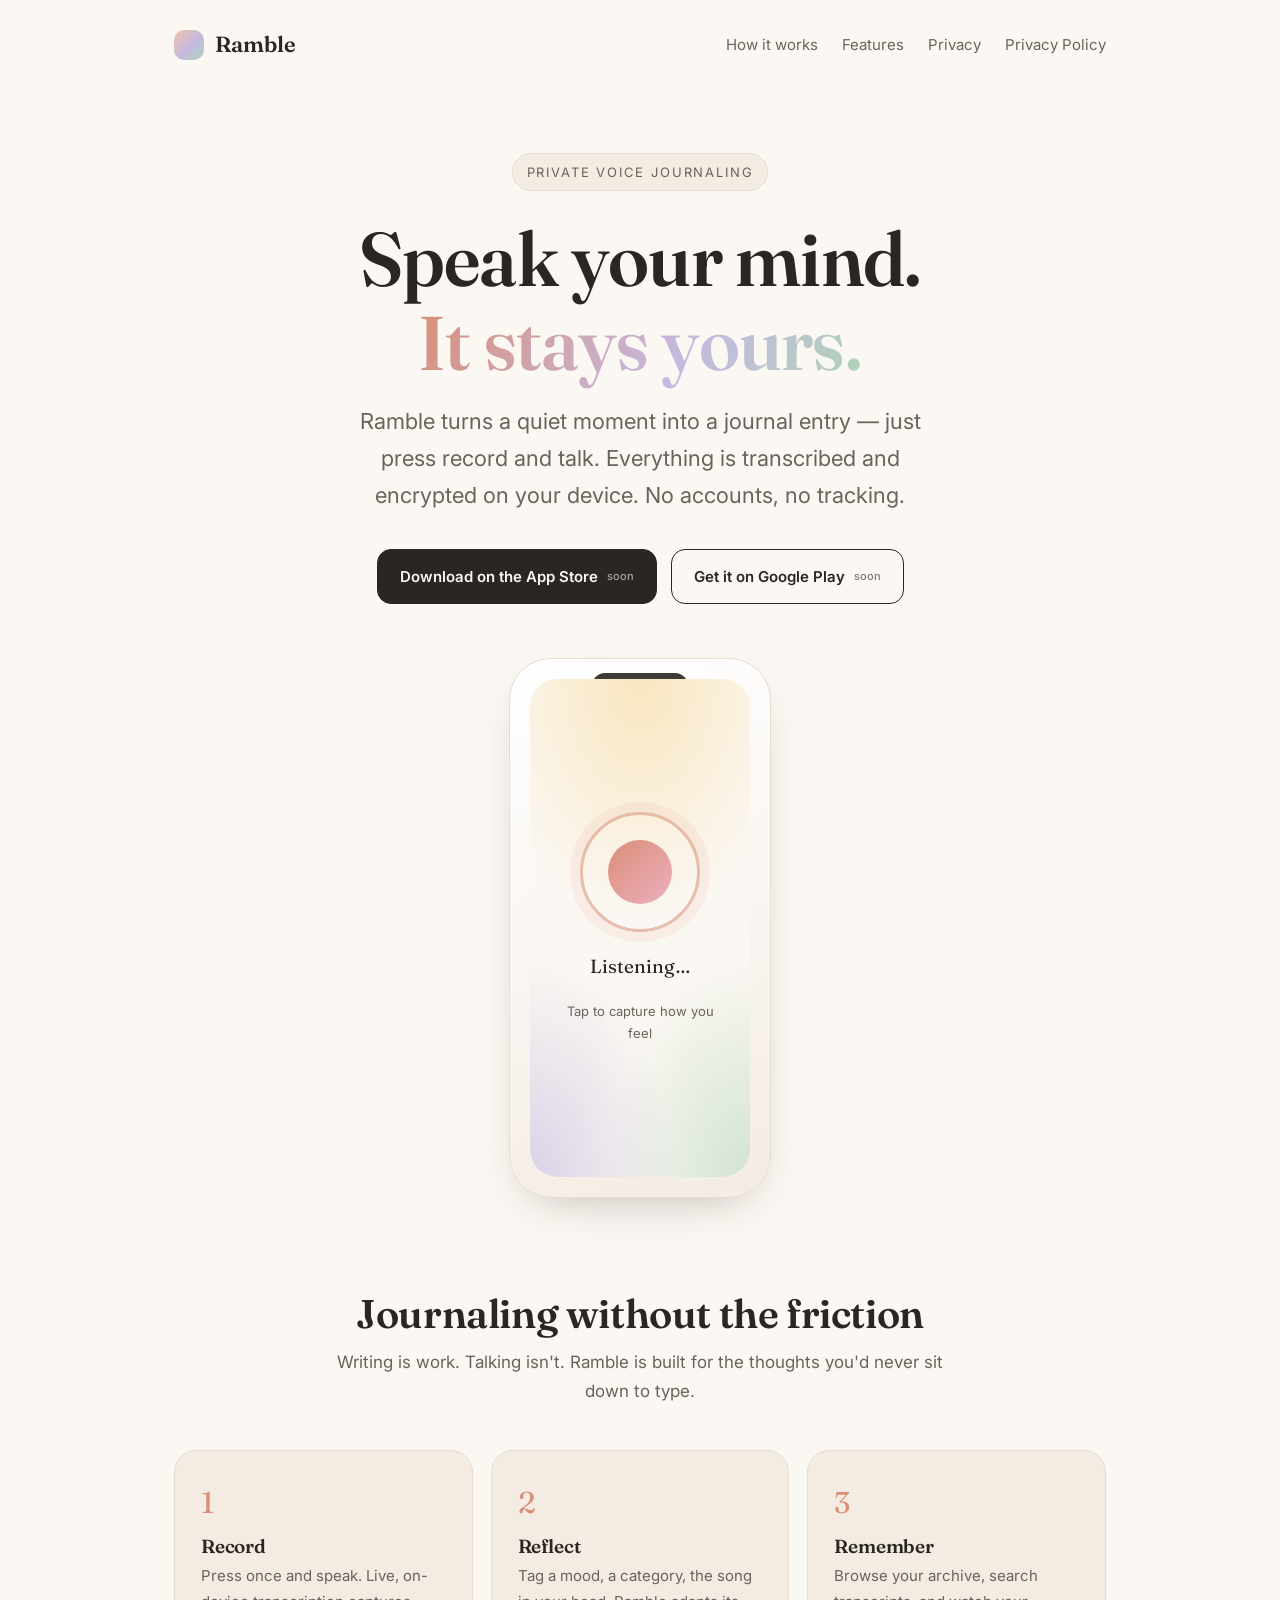
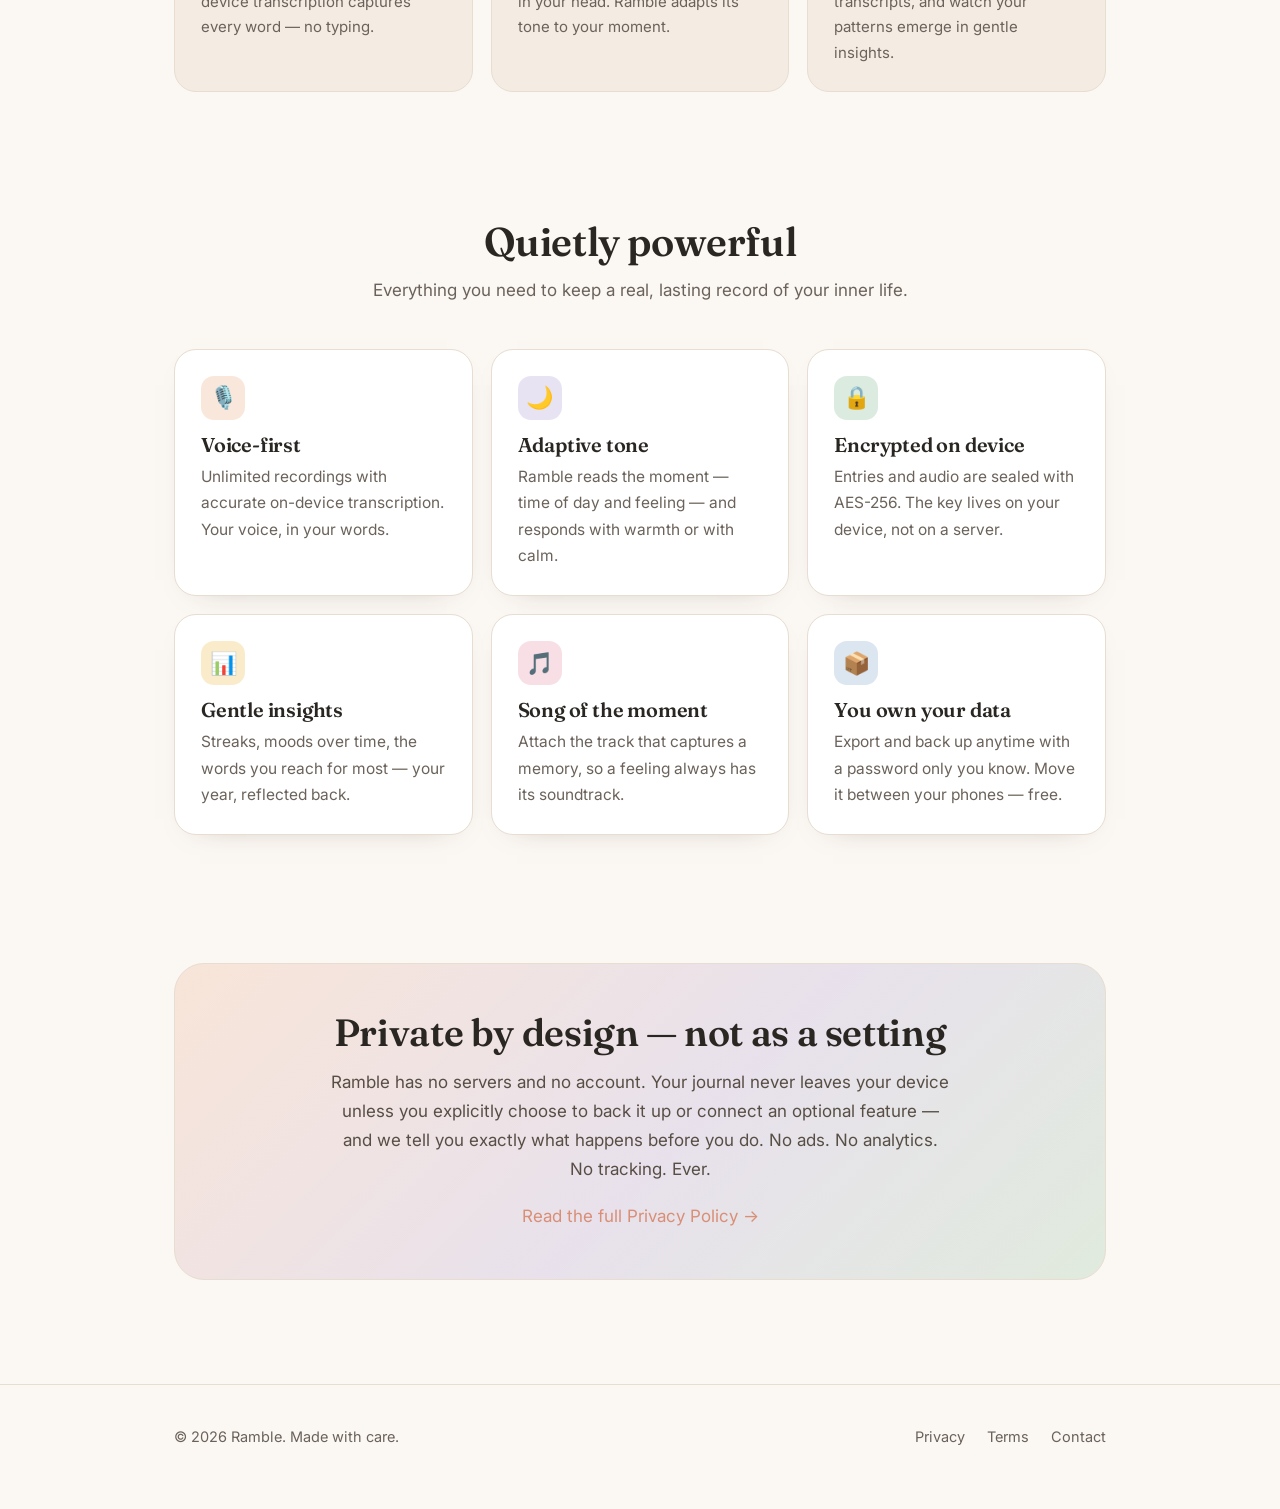
==== ramble/index.html @ 1fddb31d "Ramble site — landing, privacy policy, terms" ====
<!doctype html>
<html lang="en">
<head>
<meta charset="utf-8">
<meta name="viewport" content="width=device-width,initial-scale=1">
<title>Ramble — Your private voice journal</title>
<meta name="description" content="Ramble is a privacy-first voice journal. Speak your mind, and it stays yours — transcribed and encrypted on your device. No accounts. No tracking.">
<meta property="og:title" content="Ramble — Your private voice journal">
<meta property="og:description" content="Speak your mind. It stays yours — on-device, encrypted, private.">
<meta property="og:type" content="website">
<link rel="preconnect" href="https://fonts.googleapis.com">
<link rel="preconnect" href="https://fonts.gstatic.com" crossorigin>
<link href="https://fonts.googleapis.com/css2?family=Fraunces:opsz,wght@9..144,500;9..144,600&family=Inter:wght@400;500;600&display=swap" rel="stylesheet">
<link rel="stylesheet" href="/assets/style.css">
</head>
<body>
<div class="wrap">

  <nav class="nav">
    <div class="brand"><span class="dot"></span> Ramble</div>
    <div class="nav-links">
      <a href="#how">How it works</a>
      <a href="#features">Features</a>
      <a href="#privacy">Privacy</a>
      <a href="/ramble/privacy/">Privacy Policy</a>
    </div>
  </nav>

  <header class="hero">
    <span class="eyebrow">Private voice journaling</span>
    <h1>Speak your mind.<br><span class="grad">It stays yours.</span></h1>
    <p class="lead">Ramble turns a quiet moment into a journal entry — just press record and talk. Everything is transcribed and encrypted on your device. No accounts, no tracking.</p>
    <div class="cta">
      <a class="btn primary" href="#">Download on the App Store <span class="soon">soon</span></a>
      <a class="btn" href="#">Get it on Google Play <span class="soon">soon</span></a>
    </div>

    <div class="mock" aria-hidden="true">
      <div class="notch"></div>
      <div class="screen">
        <div class="ring"><span></span></div>
        <div class="cap">Listening…</div>
        <div class="sub">Tap to capture how you feel</div>
      </div>
    </div>
  </header>

  <section id="how">
    <div class="section-head">
      <h2>Journaling without the friction</h2>
      <p>Writing is work. Talking isn't. Ramble is built for the thoughts you'd never sit down to type.</p>
    </div>
    <div class="steps">
      <div class="step"><h3>Record</h3><p>Press once and speak. Live, on-device transcription captures every word — no typing.</p></div>
      <div class="step"><h3>Reflect</h3><p>Tag a mood, a category, the song in your head. Ramble adapts its tone to your moment.</p></div>
      <div class="step"><h3>Remember</h3><p>Browse your archive, search transcripts, and watch your patterns emerge in gentle insights.</p></div>
    </div>
  </section>

  <section id="features">
    <div class="section-head">
      <h2>Quietly powerful</h2>
      <p>Everything you need to keep a real, lasting record of your inner life.</p>
    </div>
    <div class="grid">
      <div class="card"><div class="ic i-peach">🎙️</div><h3>Voice-first</h3><p>Unlimited recordings with accurate on-device transcription. Your voice, in your words.</p></div>
      <div class="card"><div class="ic i-lav">🌙</div><h3>Adaptive tone</h3><p>Ramble reads the moment — time of day and feeling — and responds with warmth or with calm.</p></div>
      <div class="card"><div class="ic i-sage">🔒</div><h3>Encrypted on device</h3><p>Entries and audio are sealed with AES-256. The key lives on your device, not on a server.</p></div>
      <div class="card"><div class="ic i-honey">📊</div><h3>Gentle insights</h3><p>Streaks, moods over time, the words you reach for most — your year, reflected back.</p></div>
      <div class="card"><div class="ic i-rose">🎵</div><h3>Song of the moment</h3><p>Attach the track that captures a memory, so a feeling always has its soundtrack.</p></div>
      <div class="card"><div class="ic i-blue">📦</div><h3>You own your data</h3><p>Export and back up anytime with a password only you know. Move it between your phones — free.</p></div>
    </div>
  </section>

  <section id="privacy">
    <div class="band">
      <h2>Private by design — not as a setting</h2>
      <p>Ramble has no servers and no account. Your journal never leaves your device unless you explicitly choose to back it up or connect an optional feature — and we tell you exactly what happens before you do. No ads. No analytics. No tracking. Ever.</p>
      <p style="margin-top:18px"><a href="/ramble/privacy/">Read the full Privacy Policy →</a></p>
    </div>
  </section>

</div>

<footer>
  <div class="wrap foot">
    <div>© 2026 Ramble. Made with care.</div>
    <div class="links">
      <a href="/ramble/privacy/">Privacy</a>
      <a href="/ramble/terms/">Terms</a>
      <a href="mailto:syroxivoss9@gmail.com">Contact</a>
    </div>
  </div>
</footer>

</body>
</html>
---- assets/style.css ----
/* Ramble — site styles. Warm, calm, editorial. Brand palette = the app's mood colors. */
:root{
  --paper:#FBF7F2;
  --paper-2:#F4ECE3;
  --ink:#2A2622;
  --muted:#6B635B;
  --line:#E7DDD1;
  --peach:#F3C3A8;
  --lav:#C5B9E0;
  --sage:#AFD3B8;
  --honey:#F4D58D;
  --rose:#EEAFC0;
  --accent:#D98E76;
  --radius:22px;
  --shadow:0 18px 50px -28px rgba(58,44,32,.45);
  --maxw:980px;
}
*{box-sizing:border-box}
html{scroll-behavior:smooth}
body{
  margin:0;
  background:var(--paper);
  color:var(--ink);
  font-family:Inter,-apple-system,BlinkMacSystemFont,"Segoe UI",Roboto,sans-serif;
  font-size:17px;line-height:1.7;
  -webkit-font-smoothing:antialiased;
}
.wrap{max-width:var(--maxw);margin:0 auto;padding:0 24px}
.narrow{max-width:760px}
h1,h2,h3{font-family:Fraunces,"Times New Roman",Georgia,serif;font-weight:600;line-height:1.1;letter-spacing:-.01em}
a{color:var(--accent);text-decoration:none}
a:hover{text-decoration:underline}

/* top nav */
.nav{display:flex;align-items:center;justify-content:space-between;padding:26px 0}
.brand{display:flex;align-items:center;gap:11px;font-family:Fraunces,serif;font-size:22px;font-weight:600;color:var(--ink)}
.brand .dot{width:30px;height:30px;border-radius:10px;background:linear-gradient(135deg,var(--peach),var(--lav) 55%,var(--sage));box-shadow:var(--shadow)}
.nav-links{display:flex;gap:24px;font-size:15px}
.nav-links a{color:var(--muted)}

/* hero */
.hero{text-align:center;padding:64px 0 30px}
.eyebrow{display:inline-block;font-size:13px;letter-spacing:.14em;text-transform:uppercase;color:var(--muted);
  background:var(--paper-2);border:1px solid var(--line);padding:7px 14px;border-radius:999px;margin-bottom:26px}
.hero h1{font-size:clamp(40px,7vw,76px);margin:0 0 18px}
.hero h1 .grad{background:linear-gradient(120deg,var(--accent),var(--lav) 60%,var(--sage));
  -webkit-background-clip:text;background-clip:text;color:transparent}
.hero p.lead{font-size:clamp(18px,2.4vw,22px);color:var(--muted);max-width:600px;margin:0 auto 34px}
.cta{display:flex;gap:14px;justify-content:center;flex-wrap:wrap}
.btn{display:inline-flex;align-items:center;gap:9px;padding:14px 22px;border-radius:14px;font-weight:600;font-size:15px;
  border:1px solid var(--ink);color:var(--ink);background:transparent;transition:.18s}
.btn.primary{background:var(--ink);color:var(--paper);border-color:var(--ink)}
.btn:hover{transform:translateY(-2px);text-decoration:none;box-shadow:var(--shadow)}
.btn .soon{font-size:11px;opacity:.6;font-weight:500}

/* phone mock */
.mock{margin:54px auto 0;width:262px;height:540px;border-radius:42px;background:linear-gradient(160deg,#fff,var(--paper-2));
  border:1px solid var(--line);box-shadow:var(--shadow);position:relative;overflow:hidden}
.mock .notch{position:absolute;top:14px;left:50%;transform:translateX(-50%);width:96px;height:26px;background:var(--ink);border-radius:999px;opacity:.9}
.mock .screen{position:absolute;inset:20px;border-radius:28px;background:
  radial-gradient(120% 80% at 50% 0%,rgba(245,213,141,.5),transparent 60%),
  radial-gradient(120% 80% at 0% 100%,rgba(197,185,224,.6),transparent 55%),
  radial-gradient(120% 80% at 100% 100%,rgba(175,211,184,.55),transparent 55%),
  var(--paper);display:flex;flex-direction:column;align-items:center;justify-content:center;gap:18px;padding:26px;text-align:center}
.mock .ring{width:120px;height:120px;border-radius:999px;border:3px solid rgba(217,142,118,.55);
  display:flex;align-items:center;justify-content:center;box-shadow:0 0 0 10px rgba(217,142,118,.10)}
.mock .ring span{width:64px;height:64px;border-radius:999px;background:linear-gradient(135deg,var(--accent),var(--rose))}
.mock .cap{font-family:Fraunces,serif;font-size:19px;color:var(--ink)}
.mock .sub{font-size:13px;color:var(--muted)}

/* sections */
section{padding:64px 0}
.section-head{text-align:center;max-width:640px;margin:0 auto 44px}
.section-head h2{font-size:clamp(28px,4vw,40px);margin:0 0 12px}
.section-head p{color:var(--muted);margin:0}
.grid{display:grid;grid-template-columns:repeat(auto-fit,minmax(240px,1fr));gap:18px}
.card{background:#fff;border:1px solid var(--line);border-radius:var(--radius);padding:26px;box-shadow:0 10px 30px -26px rgba(58,44,32,.5)}
.card .ic{width:44px;height:44px;border-radius:13px;display:flex;align-items:center;justify-content:center;font-size:22px;margin-bottom:14px}
.card h3{font-size:20px;margin:0 0 8px}
.card p{margin:0;color:var(--muted);font-size:15.5px}
.i-peach{background:rgba(243,195,168,.4)} .i-lav{background:rgba(197,185,224,.4)}
.i-sage{background:rgba(175,211,184,.45)} .i-honey{background:rgba(244,213,141,.45)}
.i-rose{background:rgba(238,175,192,.4)} .i-blue{background:rgba(166,192,217,.4)}

/* steps */
.steps{display:grid;grid-template-columns:repeat(auto-fit,minmax(220px,1fr));gap:18px;counter-reset:s}
.step{position:relative;padding:26px;border-radius:var(--radius);background:var(--paper-2);border:1px solid var(--line)}
.step::before{counter-increment:s;content:counter(s);font-family:Fraunces,serif;font-size:30px;color:var(--accent);display:block;margin-bottom:8px}
.step h3{font-size:19px;margin:0 0 6px}
.step p{margin:0;color:var(--muted);font-size:15px}

/* privacy band */
.band{background:linear-gradient(135deg,rgba(243,195,168,.35),rgba(197,185,224,.35) 55%,rgba(175,211,184,.35));
  border:1px solid var(--line);border-radius:30px;padding:48px 32px;text-align:center}
.band h2{font-size:clamp(26px,3.6vw,38px);margin:0 0 14px}
.band p{max-width:620px;margin:0 auto;color:#574e45}

/* legal / article pages */
.article{padding:48px 0 40px}
.article h1{font-size:clamp(32px,5vw,48px);margin:0 0 6px}
.article .updated{color:var(--muted);font-size:14px;margin-bottom:34px}
.article h2{font-size:24px;margin:38px 0 10px}
.article h3{font-size:18px;margin:24px 0 6px}
.article p,.article li{color:#3c352e}
.article ul{padding-left:22px}
.article li{margin:6px 0}
.article .note{background:var(--paper-2);border:1px solid var(--line);border-radius:16px;padding:16px 20px;color:var(--muted);font-size:15px}

/* footer */
footer{border-top:1px solid var(--line);margin-top:40px;padding:40px 0 60px;color:var(--muted);font-size:14.5px}
.foot{display:flex;flex-wrap:wrap;gap:18px;justify-content:space-between;align-items:center}
.foot .links{display:flex;gap:22px}
.foot a{color:var(--muted)}
@media(max-width:560px){.nav-links{display:none}.hero{padding-top:36px}}
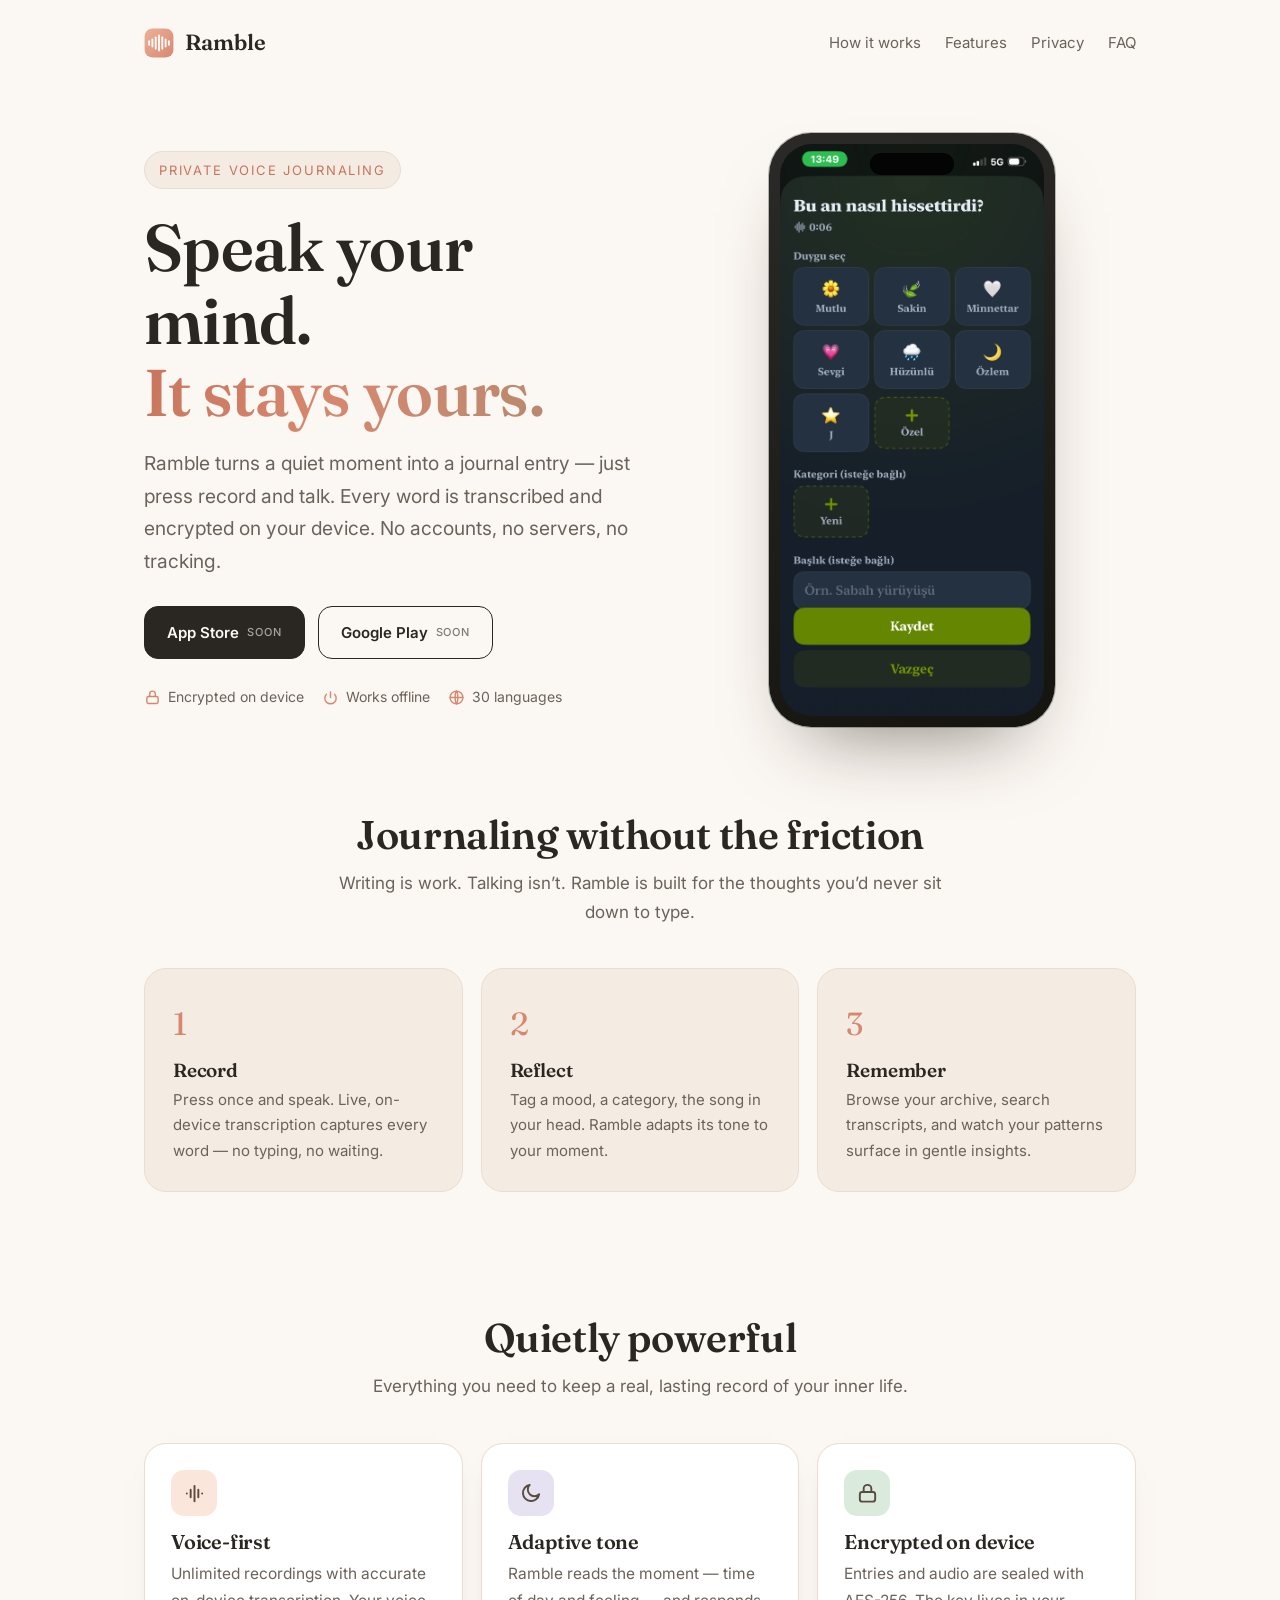
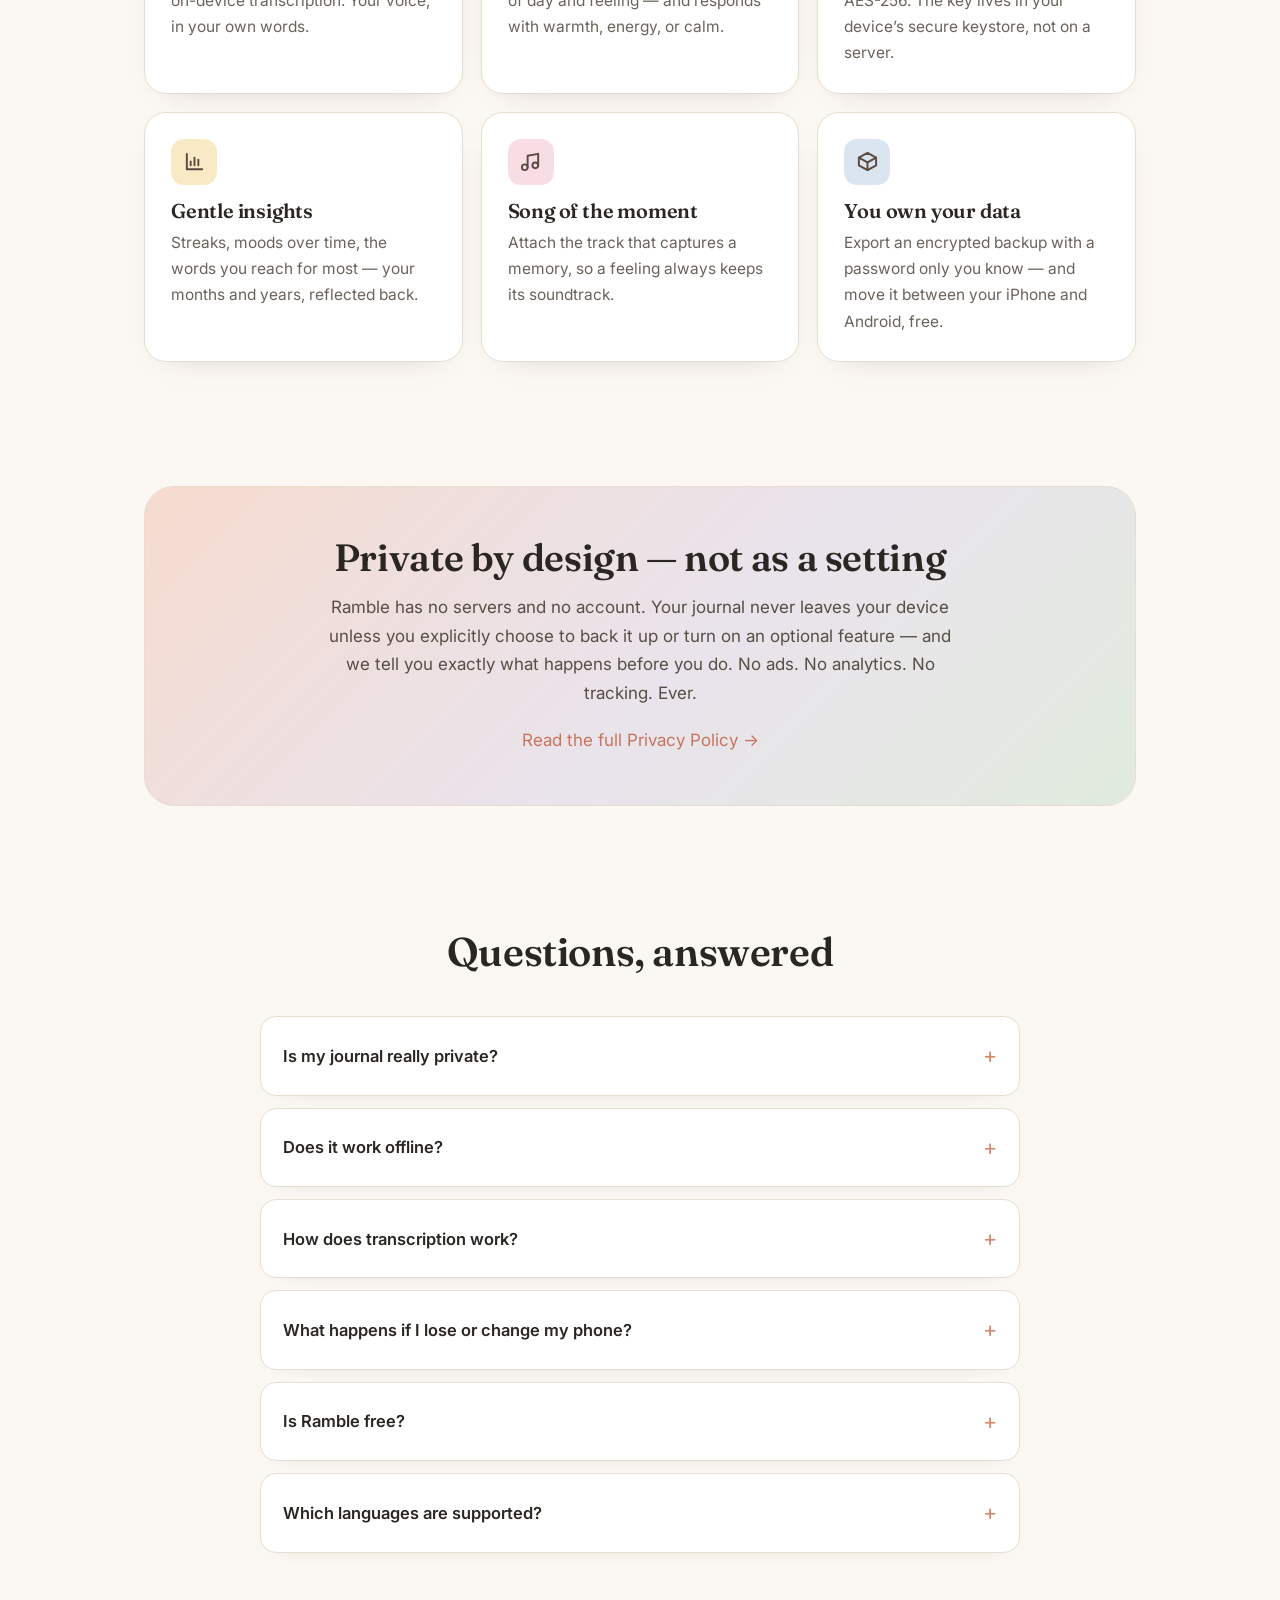
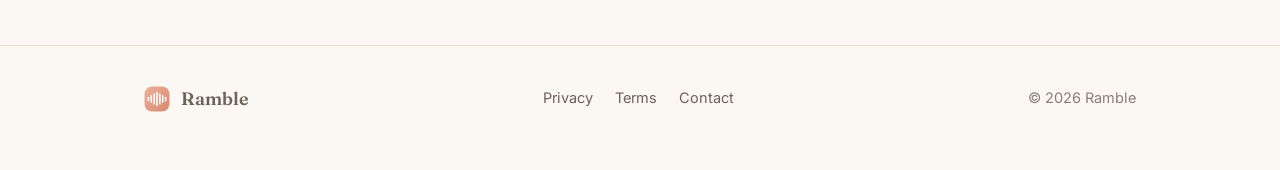
==== commit cc21736a: "Ramble site: real waveform logo (SVG) + SVG icons, device frame with real screenshot, FAQ, richer co" ====
--- a/ramble/index.html
+++ b/ramble/index.html
@@ -4,43 +4,50 @@
 <meta charset="utf-8">
 <meta name="viewport" content="width=device-width,initial-scale=1">
 <title>Ramble — Your private voice journal</title>
-<meta name="description" content="Ramble is a privacy-first voice journal. Speak your mind, and it stays yours — transcribed and encrypted on your device. No accounts. No tracking.">
+<meta name="description" content="Ramble is a privacy-first voice journal. Press record, speak your mind, and it stays yours — transcribed and encrypted on your device. No accounts. No tracking.">
 <meta property="og:title" content="Ramble — Your private voice journal">
 <meta property="og:description" content="Speak your mind. It stays yours — on-device, encrypted, private.">
 <meta property="og:type" content="website">
+<meta name="theme-color" content="#D6886F">
+<link rel="icon" href="/assets/favicon.svg" type="image/svg+xml">
+<link rel="apple-touch-icon" href="/assets/favicon.svg">
 <link rel="preconnect" href="https://fonts.googleapis.com">
 <link rel="preconnect" href="https://fonts.gstatic.com" crossorigin>
-<link href="https://fonts.googleapis.com/css2?family=Fraunces:opsz,wght@9..144,500;9..144,600&family=Inter:wght@400;500;600&display=swap" rel="stylesheet">
+<link href="https://fonts.googleapis.com/css2?family=Fraunces:opsz,wght@9..144,500;9..144,600;9..144,700&family=Inter:wght@400;500;600&display=swap" rel="stylesheet">
 <link rel="stylesheet" href="/assets/style.css">
 </head>
 <body>
+
 <div class="wrap">
 
   <nav class="nav">
-    <div class="brand"><span class="dot"></span> Ramble</div>
+    <a class="brand" href="/ramble/"><img class="logo" src="/assets/favicon.svg" alt=""> Ramble</a>
     <div class="nav-links">
       <a href="#how">How it works</a>
       <a href="#features">Features</a>
       <a href="#privacy">Privacy</a>
-      <a href="/ramble/privacy/">Privacy Policy</a>
+      <a href="#faq">FAQ</a>
     </div>
   </nav>
 
   <header class="hero">
-    <span class="eyebrow">Private voice journaling</span>
-    <h1>Speak your mind.<br><span class="grad">It stays yours.</span></h1>
-    <p class="lead">Ramble turns a quiet moment into a journal entry — just press record and talk. Everything is transcribed and encrypted on your device. No accounts, no tracking.</p>
-    <div class="cta">
-      <a class="btn primary" href="#">Download on the App Store <span class="soon">soon</span></a>
-      <a class="btn" href="#">Get it on Google Play <span class="soon">soon</span></a>
+    <div class="hero-copy">
+      <span class="eyebrow">Private voice journaling</span>
+      <h1>Speak your mind.<br><span class="grad">It stays yours.</span></h1>
+      <p class="lead">Ramble turns a quiet moment into a journal entry — just press record and talk. Every word is transcribed and encrypted on your device. No accounts, no servers, no tracking.</p>
+      <div class="cta">
+        <a class="btn primary" href="#">App Store <span class="soon">soon</span></a>
+        <a class="btn" href="#">Google Play <span class="soon">soon</span></a>
+      </div>
+      <div class="trust">
+        <span><svg class="i"><use href="#i-lock"/></svg> Encrypted on device</span>
+        <span><svg class="i"><use href="#i-off"/></svg> Works offline</span>
+        <span><svg class="i"><use href="#i-globe"/></svg> 30 languages</span>
+      </div>
     </div>
-
-    <div class="mock" aria-hidden="true">
-      <div class="notch"></div>
-      <div class="screen">
-        <div class="ring"><span></span></div>
-        <div class="cap">Listening…</div>
-        <div class="sub">Tap to capture how you feel</div>
+    <div class="hero-device">
+      <div class="device">
+        <img src="/assets/screen-mood.png" alt="Ramble — tagging how a moment felt" loading="eager">
       </div>
     </div>
   </header>
@@ -48,12 +55,12 @@
   <section id="how">
     <div class="section-head">
       <h2>Journaling without the friction</h2>
-      <p>Writing is work. Talking isn't. Ramble is built for the thoughts you'd never sit down to type.</p>
+      <p>Writing is work. Talking isn’t. Ramble is built for the thoughts you’d never sit down to type.</p>
     </div>
     <div class="steps">
-      <div class="step"><h3>Record</h3><p>Press once and speak. Live, on-device transcription captures every word — no typing.</p></div>
+      <div class="step"><h3>Record</h3><p>Press once and speak. Live, on-device transcription captures every word — no typing, no waiting.</p></div>
       <div class="step"><h3>Reflect</h3><p>Tag a mood, a category, the song in your head. Ramble adapts its tone to your moment.</p></div>
-      <div class="step"><h3>Remember</h3><p>Browse your archive, search transcripts, and watch your patterns emerge in gentle insights.</p></div>
+      <div class="step"><h3>Remember</h3><p>Browse your archive, search transcripts, and watch your patterns surface in gentle insights.</p></div>
     </div>
   </section>
 
@@ -63,20 +70,32 @@
       <p>Everything you need to keep a real, lasting record of your inner life.</p>
     </div>
     <div class="grid">
-      <div class="card"><div class="ic i-peach">🎙️</div><h3>Voice-first</h3><p>Unlimited recordings with accurate on-device transcription. Your voice, in your words.</p></div>
-      <div class="card"><div class="ic i-lav">🌙</div><h3>Adaptive tone</h3><p>Ramble reads the moment — time of day and feeling — and responds with warmth or with calm.</p></div>
-      <div class="card"><div class="ic i-sage">🔒</div><h3>Encrypted on device</h3><p>Entries and audio are sealed with AES-256. The key lives on your device, not on a server.</p></div>
-      <div class="card"><div class="ic i-honey">📊</div><h3>Gentle insights</h3><p>Streaks, moods over time, the words you reach for most — your year, reflected back.</p></div>
-      <div class="card"><div class="ic i-rose">🎵</div><h3>Song of the moment</h3><p>Attach the track that captures a memory, so a feeling always has its soundtrack.</p></div>
-      <div class="card"><div class="ic i-blue">📦</div><h3>You own your data</h3><p>Export and back up anytime with a password only you know. Move it between your phones — free.</p></div>
+      <div class="card"><span class="fic c-peach"><svg class="i"><use href="#i-wave"/></svg></span><h3>Voice-first</h3><p>Unlimited recordings with accurate on-device transcription. Your voice, in your own words.</p></div>
+      <div class="card"><span class="fic c-lav"><svg class="i"><use href="#i-moon"/></svg></span><h3>Adaptive tone</h3><p>Ramble reads the moment — time of day and feeling — and responds with warmth, energy, or calm.</p></div>
+      <div class="card"><span class="fic c-sage"><svg class="i"><use href="#i-lock"/></svg></span><h3>Encrypted on device</h3><p>Entries and audio are sealed with AES-256. The key lives in your device’s secure keystore, not on a server.</p></div>
+      <div class="card"><span class="fic c-honey"><svg class="i"><use href="#i-chart"/></svg></span><h3>Gentle insights</h3><p>Streaks, moods over time, the words you reach for most — your months and years, reflected back.</p></div>
+      <div class="card"><span class="fic c-rose"><svg class="i"><use href="#i-music"/></svg></span><h3>Song of the moment</h3><p>Attach the track that captures a memory, so a feeling always keeps its soundtrack.</p></div>
+      <div class="card"><span class="fic c-blue"><svg class="i"><use href="#i-box"/></svg></span><h3>You own your data</h3><p>Export an encrypted backup with a password only you know — and move it between your iPhone and Android, free.</p></div>
     </div>
   </section>
 
   <section id="privacy">
     <div class="band">
       <h2>Private by design — not as a setting</h2>
-      <p>Ramble has no servers and no account. Your journal never leaves your device unless you explicitly choose to back it up or connect an optional feature — and we tell you exactly what happens before you do. No ads. No analytics. No tracking. Ever.</p>
-      <p style="margin-top:18px"><a href="/ramble/privacy/">Read the full Privacy Policy →</a></p>
+      <p>Ramble has no servers and no account. Your journal never leaves your device unless you explicitly choose to back it up or turn on an optional feature — and we tell you exactly what happens before you do. No ads. No analytics. No tracking. Ever.</p>
+      <p class="band-link"><a href="/ramble/privacy/">Read the full Privacy Policy →</a></p>
+    </div>
+  </section>
+
+  <section id="faq">
+    <div class="section-head"><h2>Questions, answered</h2></div>
+    <div class="faq">
+      <details><summary>Is my journal really private?</summary><p>Yes. Ramble stores everything on your device, encrypted with AES-256. There’s no account and no server that receives your entries, so there is nothing for us to read, sell, or lose.</p></details>
+      <details><summary>Does it work offline?</summary><p>The core experience — recording, transcription, moods, archive, insights — works fully offline. The only feature that reaches the internet is the optional “song of the moment” search, and only when you use it.</p></details>
+      <details><summary>How does transcription work?</summary><p>Transcription runs on your device using your operating system’s built-in speech recognition. Accuracy depends on your language, accent, and device, and improves over time with the platform.</p></details>
+      <details><summary>What happens if I lose or change my phone?</summary><p>Create an encrypted, password-protected backup from Settings and keep it somewhere safe (your Files, iCloud Drive, or Google Drive). You can restore it on any device — and because the format is shared, a backup from iPhone opens on Android and vice-versa.</p></details>
+      <details><summary>Is Ramble free?</summary><p>The core app is free. An optional “Ramble Plus” unlocks extra themes, deeper personalization, and more — but backing up and exporting your own data is always free.</p></details>
+      <details><summary>Which languages are supported?</summary><p>The interface is localized into 30 languages, including English and Turkish.</p></details>
     </div>
   </section>
 
@@ -84,14 +103,27 @@
 
 <footer>
   <div class="wrap foot">
-    <div>© 2026 Ramble. Made with care.</div>
+    <a class="brand small" href="/ramble/"><img class="logo" src="/assets/favicon.svg" alt=""> Ramble</a>
     <div class="links">
       <a href="/ramble/privacy/">Privacy</a>
       <a href="/ramble/terms/">Terms</a>
       <a href="mailto:syroxivoss9@gmail.com">Contact</a>
     </div>
+    <div class="copyright">© 2026 Ramble</div>
   </div>
 </footer>
 
+<!-- icon set (line, currentColor) -->
+<svg width="0" height="0" style="position:absolute" aria-hidden="true">
+  <symbol id="i-wave" viewBox="0 0 24 24" fill="none" stroke="currentColor" stroke-width="2" stroke-linecap="round"><path d="M4 12v0M8 8v8M12 4v16M16 8v8M20 12v0"/></symbol>
+  <symbol id="i-moon" viewBox="0 0 24 24" fill="none" stroke="currentColor" stroke-width="2" stroke-linecap="round" stroke-linejoin="round"><path d="M21 12.8A8.5 8.5 0 1 1 11.2 3 6.6 6.6 0 0 0 21 12.8z"/></symbol>
+  <symbol id="i-lock" viewBox="0 0 24 24" fill="none" stroke="currentColor" stroke-width="2" stroke-linecap="round" stroke-linejoin="round"><rect x="4" y="10.5" width="16" height="10" rx="2.5"/><path d="M8 10.5V7a4 4 0 0 1 8 0v3.5"/></symbol>
+  <symbol id="i-chart" viewBox="0 0 24 24" fill="none" stroke="currentColor" stroke-width="2" stroke-linecap="round" stroke-linejoin="round"><path d="M4 20V4M4 20h16M8 16v-4M12 16V8M16 16v-6"/></symbol>
+  <symbol id="i-music" viewBox="0 0 24 24" fill="none" stroke="currentColor" stroke-width="2" stroke-linecap="round" stroke-linejoin="round"><path d="M9 18V6l11-2v12"/><circle cx="6" cy="18" r="3"/><circle cx="17" cy="16" r="3"/></symbol>
+  <symbol id="i-box" viewBox="0 0 24 24" fill="none" stroke="currentColor" stroke-width="2" stroke-linecap="round" stroke-linejoin="round"><path d="M21 8 12 3 3 8l9 5 9-5z"/><path d="M3 8v8l9 5 9-5V8"/><path d="M12 13v8"/></symbol>
+  <symbol id="i-off" viewBox="0 0 24 24" fill="none" stroke="currentColor" stroke-width="2" stroke-linecap="round" stroke-linejoin="round"><path d="M12 4v8"/><path d="M6.3 7.3a8 8 0 1 0 11.4 0"/></symbol>
+  <symbol id="i-globe" viewBox="0 0 24 24" fill="none" stroke="currentColor" stroke-width="2" stroke-linecap="round" stroke-linejoin="round"><circle cx="12" cy="12" r="9"/><path d="M3 12h18M12 3c2.5 2.5 2.5 15 0 18M12 3c-2.5 2.5-2.5 15 0 18"/></symbol>
+</svg>
+
 </body>
 </html>
--- a/assets/style.css
+++ b/assets/style.css
@@ -1,114 +1,106 @@
-/* Ramble — site styles. Warm, calm, editorial. Brand palette = the app's mood colors. */
+/* Ramble — site styles. Warm, calm, editorial. Palette matches the app icon (coral) + mood colors. */
 :root{
-  --paper:#FBF7F2;
-  --paper-2:#F4ECE3;
-  --ink:#2A2622;
-  --muted:#6B635B;
-  --line:#E7DDD1;
-  --peach:#F3C3A8;
-  --lav:#C5B9E0;
-  --sage:#AFD3B8;
-  --honey:#F4D58D;
-  --rose:#EEAFC0;
-  --accent:#D98E76;
-  --radius:22px;
-  --shadow:0 18px 50px -28px rgba(58,44,32,.45);
-  --maxw:980px;
+  --paper:#FBF7F2; --paper-2:#F4ECE3; --ink:#2A2622; --muted:#6B635B; --line:#E7DDD1;
+  --peach:#F3C3A8; --lav:#C5B9E0; --sage:#AFD3B8; --honey:#F4D58D; --rose:#EEAFC0; --blue:#A6C0D9;
+  --coral:#D6886F; --coral-soft:#EDB199; --accent:#C8745C;
+  --radius:22px; --shadow:0 18px 50px -28px rgba(58,44,32,.45); --maxw:1040px;
 }
 *{box-sizing:border-box}
 html{scroll-behavior:smooth}
-body{
-  margin:0;
-  background:var(--paper);
-  color:var(--ink);
-  font-family:Inter,-apple-system,BlinkMacSystemFont,"Segoe UI",Roboto,sans-serif;
-  font-size:17px;line-height:1.7;
-  -webkit-font-smoothing:antialiased;
-}
+body{margin:0;background:var(--paper);color:var(--ink);
+  font-family:Inter,-apple-system,BlinkMacSystemFont,"Segoe UI",Roboto,sans-serif;font-size:17px;line-height:1.7;-webkit-font-smoothing:antialiased}
 .wrap{max-width:var(--maxw);margin:0 auto;padding:0 24px}
 .narrow{max-width:760px}
 h1,h2,h3{font-family:Fraunces,"Times New Roman",Georgia,serif;font-weight:600;line-height:1.1;letter-spacing:-.01em}
 a{color:var(--accent);text-decoration:none}
 a:hover{text-decoration:underline}
 
-/* top nav */
-.nav{display:flex;align-items:center;justify-content:space-between;padding:26px 0}
+/* logo + nav */
+.logo{width:30px;height:30px;border-radius:9px;box-shadow:var(--shadow);display:block;flex:0 0 auto}
+.nav{display:flex;align-items:center;justify-content:space-between;padding:24px 0}
 .brand{display:flex;align-items:center;gap:11px;font-family:Fraunces,serif;font-size:22px;font-weight:600;color:var(--ink)}
-.brand .dot{width:30px;height:30px;border-radius:10px;background:linear-gradient(135deg,var(--peach),var(--lav) 55%,var(--sage));box-shadow:var(--shadow)}
+.brand:hover{text-decoration:none}
+.brand.small{font-size:18px}.brand.small .logo{width:26px;height:26px}
 .nav-links{display:flex;gap:24px;font-size:15px}
 .nav-links a{color:var(--muted)}
 
-/* hero */
-.hero{text-align:center;padding:64px 0 30px}
-.eyebrow{display:inline-block;font-size:13px;letter-spacing:.14em;text-transform:uppercase;color:var(--muted);
-  background:var(--paper-2);border:1px solid var(--line);padding:7px 14px;border-radius:999px;margin-bottom:26px}
-.hero h1{font-size:clamp(40px,7vw,76px);margin:0 0 18px}
-.hero h1 .grad{background:linear-gradient(120deg,var(--accent),var(--lav) 60%,var(--sage));
-  -webkit-background-clip:text;background-clip:text;color:transparent}
-.hero p.lead{font-size:clamp(18px,2.4vw,22px);color:var(--muted);max-width:600px;margin:0 auto 34px}
-.cta{display:flex;gap:14px;justify-content:center;flex-wrap:wrap}
-.btn{display:inline-flex;align-items:center;gap:9px;padding:14px 22px;border-radius:14px;font-weight:600;font-size:15px;
+/* hero (two column) */
+.hero{display:grid;grid-template-columns:1.05fr .95fr;gap:48px;align-items:center;padding:48px 0 24px}
+.eyebrow{display:inline-block;font-size:13px;letter-spacing:.14em;text-transform:uppercase;color:var(--accent);
+  background:var(--paper-2);border:1px solid var(--line);padding:7px 14px;border-radius:999px;margin-bottom:22px}
+.hero h1{font-size:clamp(38px,5.4vw,66px);margin:0 0 18px}
+.hero h1 .grad{background:linear-gradient(120deg,var(--accent),var(--coral) 50%,#B7896F);-webkit-background-clip:text;background-clip:text;color:transparent}
+.hero p.lead{font-size:clamp(17px,1.5vw,20px);color:var(--muted);max-width:520px;margin:0 0 28px}
+.cta{display:flex;gap:13px;flex-wrap:wrap}
+.btn{display:inline-flex;align-items:center;gap:8px;padding:13px 22px;border-radius:14px;font-weight:600;font-size:15px;
   border:1px solid var(--ink);color:var(--ink);background:transparent;transition:.18s}
-.btn.primary{background:var(--ink);color:var(--paper);border-color:var(--ink)}
+.btn.primary{background:var(--ink);color:var(--paper)}
 .btn:hover{transform:translateY(-2px);text-decoration:none;box-shadow:var(--shadow)}
-.btn .soon{font-size:11px;opacity:.6;font-weight:500}
+.btn .soon{font-size:11px;opacity:.6;font-weight:500;text-transform:uppercase;letter-spacing:.08em}
+.trust{display:flex;flex-wrap:wrap;gap:18px;margin-top:26px;color:var(--muted);font-size:14px}
+.trust span{display:inline-flex;align-items:center;gap:7px}
+.trust .i{width:17px;height:17px;color:var(--coral)}
 
-/* phone mock */
-.mock{margin:54px auto 0;width:262px;height:540px;border-radius:42px;background:linear-gradient(160deg,#fff,var(--paper-2));
-  border:1px solid var(--line);box-shadow:var(--shadow);position:relative;overflow:hidden}
-.mock .notch{position:absolute;top:14px;left:50%;transform:translateX(-50%);width:96px;height:26px;background:var(--ink);border-radius:999px;opacity:.9}
-.mock .screen{position:absolute;inset:20px;border-radius:28px;background:
-  radial-gradient(120% 80% at 50% 0%,rgba(245,213,141,.5),transparent 60%),
-  radial-gradient(120% 80% at 0% 100%,rgba(197,185,224,.6),transparent 55%),
-  radial-gradient(120% 80% at 100% 100%,rgba(175,211,184,.55),transparent 55%),
-  var(--paper);display:flex;flex-direction:column;align-items:center;justify-content:center;gap:18px;padding:26px;text-align:center}
-.mock .ring{width:120px;height:120px;border-radius:999px;border:3px solid rgba(217,142,118,.55);
-  display:flex;align-items:center;justify-content:center;box-shadow:0 0 0 10px rgba(217,142,118,.10)}
-.mock .ring span{width:64px;height:64px;border-radius:999px;background:linear-gradient(135deg,var(--accent),var(--rose))}
-.mock .cap{font-family:Fraunces,serif;font-size:19px;color:var(--ink)}
-.mock .sub{font-size:13px;color:var(--muted)}
+/* device frame with real screenshot */
+.hero-device{display:flex;justify-content:center}
+.device{width:286px;max-width:78vw;border-radius:42px;padding:11px;background:linear-gradient(160deg,#2c2a28,#15140f);
+  box-shadow:0 40px 80px -40px rgba(40,30,20,.6),0 0 0 1px rgba(0,0,0,.25);position:relative}
+.device::before{content:"";position:absolute;top:20px;left:50%;transform:translateX(-50%);width:84px;height:22px;background:#000;border-radius:999px;z-index:2;opacity:.85}
+.device img{width:100%;display:block;border-radius:32px}
 
 /* sections */
-section{padding:64px 0}
-.section-head{text-align:center;max-width:640px;margin:0 auto 44px}
+section{padding:62px 0}
+.section-head{text-align:center;max-width:640px;margin:0 auto 42px}
 .section-head h2{font-size:clamp(28px,4vw,40px);margin:0 0 12px}
 .section-head p{color:var(--muted);margin:0}
-.grid{display:grid;grid-template-columns:repeat(auto-fit,minmax(240px,1fr));gap:18px}
+
+/* feature grid */
+.grid{display:grid;grid-template-columns:repeat(auto-fit,minmax(258px,1fr));gap:18px}
 .card{background:#fff;border:1px solid var(--line);border-radius:var(--radius);padding:26px;box-shadow:0 10px 30px -26px rgba(58,44,32,.5)}
-.card .ic{width:44px;height:44px;border-radius:13px;display:flex;align-items:center;justify-content:center;font-size:22px;margin-bottom:14px}
+.fic{width:46px;height:46px;border-radius:13px;display:flex;align-items:center;justify-content:center;margin-bottom:15px;color:#5a4a3f}
+.fic .i{width:23px;height:23px}
 .card h3{font-size:20px;margin:0 0 8px}
 .card p{margin:0;color:var(--muted);font-size:15.5px}
-.i-peach{background:rgba(243,195,168,.4)} .i-lav{background:rgba(197,185,224,.4)}
-.i-sage{background:rgba(175,211,184,.45)} .i-honey{background:rgba(244,213,141,.45)}
-.i-rose{background:rgba(238,175,192,.4)} .i-blue{background:rgba(166,192,217,.4)}
+.c-peach{background:rgba(243,195,168,.42)}.c-lav{background:rgba(197,185,224,.42)}.c-sage{background:rgba(175,211,184,.46)}
+.c-honey{background:rgba(244,213,141,.5)}.c-rose{background:rgba(238,175,192,.42)}.c-blue{background:rgba(166,192,217,.42)}
 
 /* steps */
-.steps{display:grid;grid-template-columns:repeat(auto-fit,minmax(220px,1fr));gap:18px;counter-reset:s}
-.step{position:relative;padding:26px;border-radius:var(--radius);background:var(--paper-2);border:1px solid var(--line)}
-.step::before{counter-increment:s;content:counter(s);font-family:Fraunces,serif;font-size:30px;color:var(--accent);display:block;margin-bottom:8px}
-.step h3{font-size:19px;margin:0 0 6px}
-.step p{margin:0;color:var(--muted);font-size:15px}
+.steps{display:grid;grid-template-columns:repeat(auto-fit,minmax(240px,1fr));gap:18px;counter-reset:s}
+.step{position:relative;padding:28px;border-radius:var(--radius);background:var(--paper-2);border:1px solid var(--line)}
+.step::before{counter-increment:s;content:counter(s);font-family:Fraunces,serif;font-size:32px;color:var(--coral);display:block;margin-bottom:8px}
+.step h3{font-size:19px;margin:0 0 6px}.step p{margin:0;color:var(--muted);font-size:15px}
 
 /* privacy band */
-.band{background:linear-gradient(135deg,rgba(243,195,168,.35),rgba(197,185,224,.35) 55%,rgba(175,211,184,.35));
-  border:1px solid var(--line);border-radius:30px;padding:48px 32px;text-align:center}
+.band{background:linear-gradient(135deg,rgba(237,177,153,.4),rgba(197,185,224,.32) 55%,rgba(175,211,184,.34));
+  border:1px solid var(--line);border-radius:30px;padding:50px 32px;text-align:center}
 .band h2{font-size:clamp(26px,3.6vw,38px);margin:0 0 14px}
-.band p{max-width:620px;margin:0 auto;color:#574e45}
+.band p{max-width:640px;margin:0 auto;color:#574e45}
+.band-link{margin-top:18px!important}
 
-/* legal / article pages */
-.article{padding:48px 0 40px}
+/* faq */
+.faq{max-width:760px;margin:0 auto;display:flex;flex-direction:column;gap:12px}
+.faq details{background:#fff;border:1px solid var(--line);border-radius:16px;padding:4px 22px;box-shadow:0 8px 24px -24px rgba(58,44,32,.5)}
+.faq summary{cursor:pointer;list-style:none;padding:16px 0;font-weight:600;font-size:16.5px;display:flex;justify-content:space-between;align-items:center}
+.faq summary::-webkit-details-marker{display:none}
+.faq summary::after{content:"+";font-size:22px;color:var(--coral);font-weight:400}
+.faq details[open] summary::after{content:"–"}
+.faq details p{margin:0 0 18px;color:var(--muted);font-size:15.5px}
+
+/* legal/article pages */
+.article{padding:46px 0 40px}
 .article h1{font-size:clamp(32px,5vw,48px);margin:0 0 6px}
-.article .updated{color:var(--muted);font-size:14px;margin-bottom:34px}
-.article h2{font-size:24px;margin:38px 0 10px}
-.article h3{font-size:18px;margin:24px 0 6px}
-.article p,.article li{color:#3c352e}
-.article ul{padding-left:22px}
-.article li{margin:6px 0}
+.article .updated{color:var(--muted);font-size:14px;margin-bottom:32px}
+.article h2{font-size:24px;margin:36px 0 10px}
+.article p,.article li{color:#3c352e}.article ul{padding-left:22px}.article li{margin:6px 0}
 .article .note{background:var(--paper-2);border:1px solid var(--line);border-radius:16px;padding:16px 20px;color:var(--muted);font-size:15px}
 
 /* footer */
-footer{border-top:1px solid var(--line);margin-top:40px;padding:40px 0 60px;color:var(--muted);font-size:14.5px}
+footer{border-top:1px solid var(--line);margin-top:30px;padding:38px 0 56px;color:var(--muted);font-size:14.5px}
 .foot{display:flex;flex-wrap:wrap;gap:18px;justify-content:space-between;align-items:center}
-.foot .links{display:flex;gap:22px}
-.foot a{color:var(--muted)}
-@media(max-width:560px){.nav-links{display:none}.hero{padding-top:36px}}
+.foot .links{display:flex;gap:22px}.foot a{color:var(--muted)}
+.foot .copyright{opacity:.8}
+
+.i{display:inline-block;vertical-align:middle}
+@media(max-width:820px){.hero{grid-template-columns:1fr;text-align:center;gap:30px}
+  .hero p.lead{margin-left:auto;margin-right:auto}.cta,.trust{justify-content:center}.hero-device{order:-1}}
+@media(max-width:560px){.nav-links{display:none}}
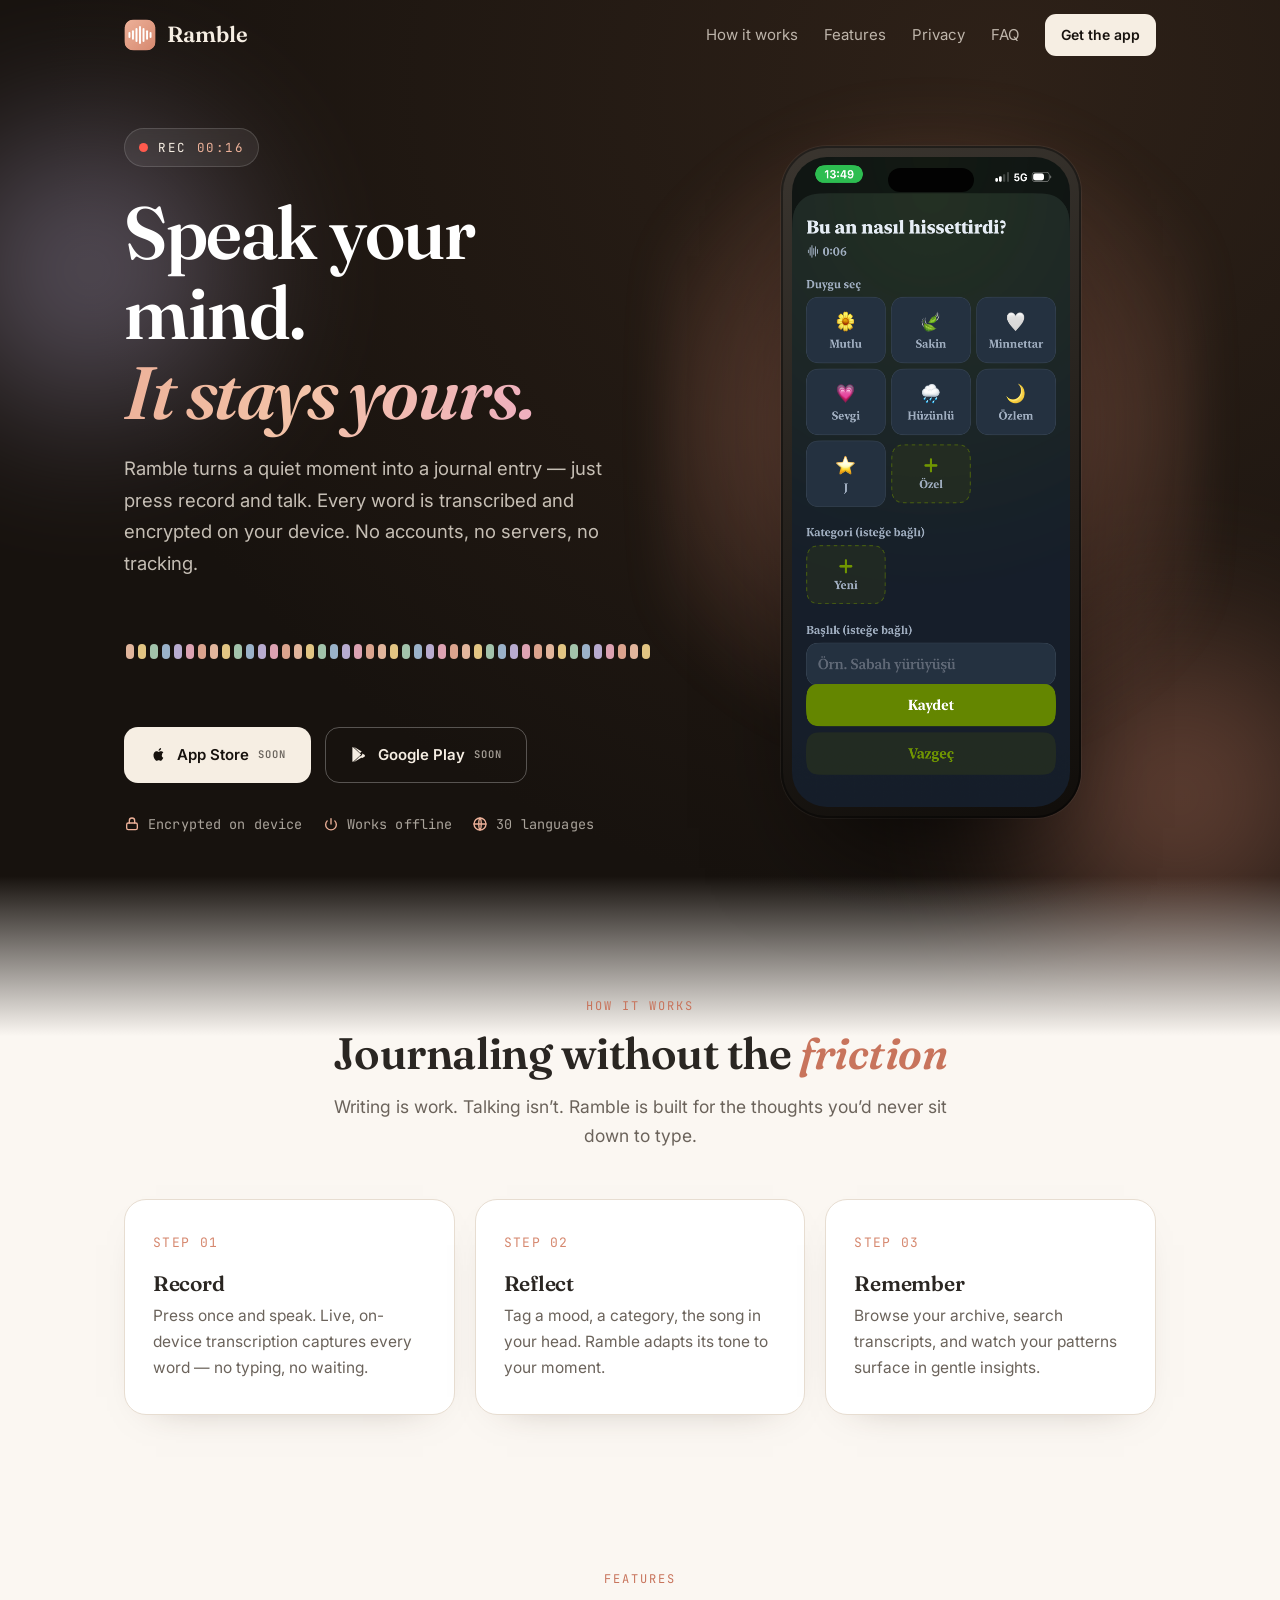
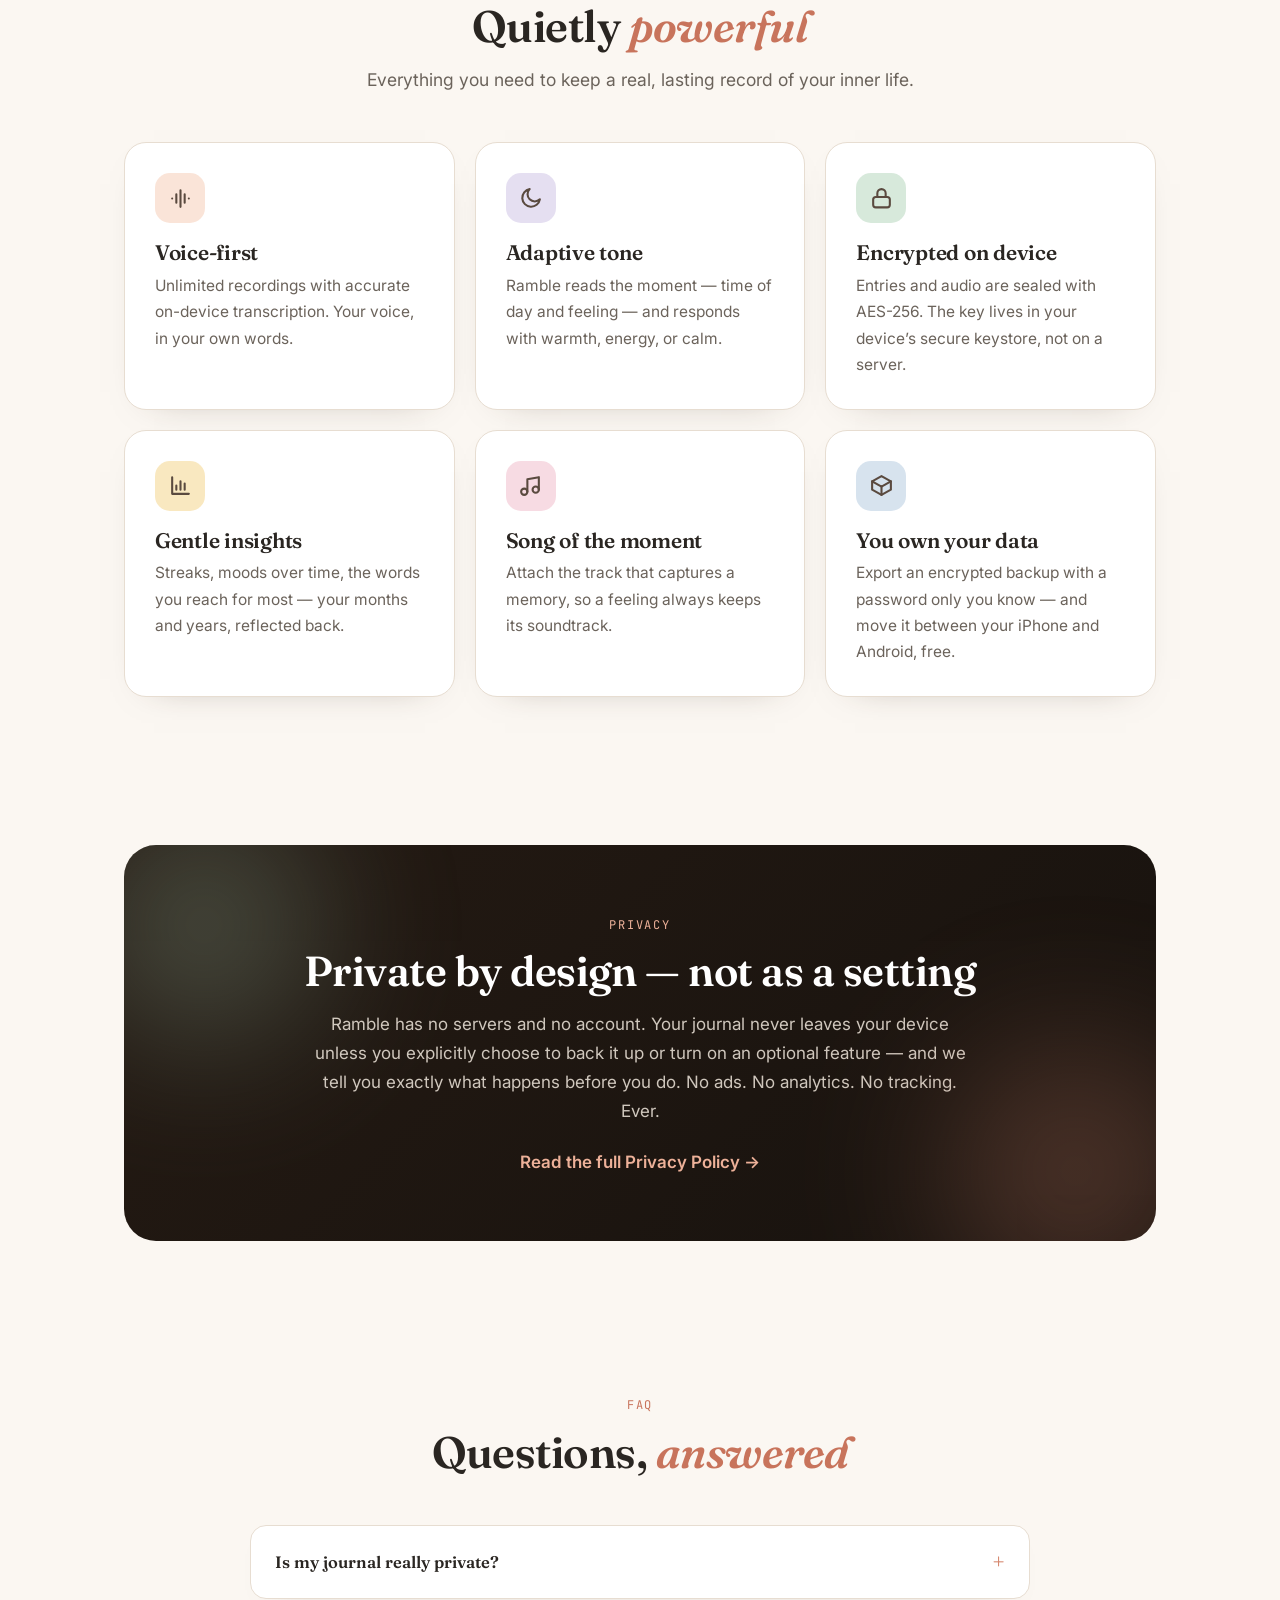
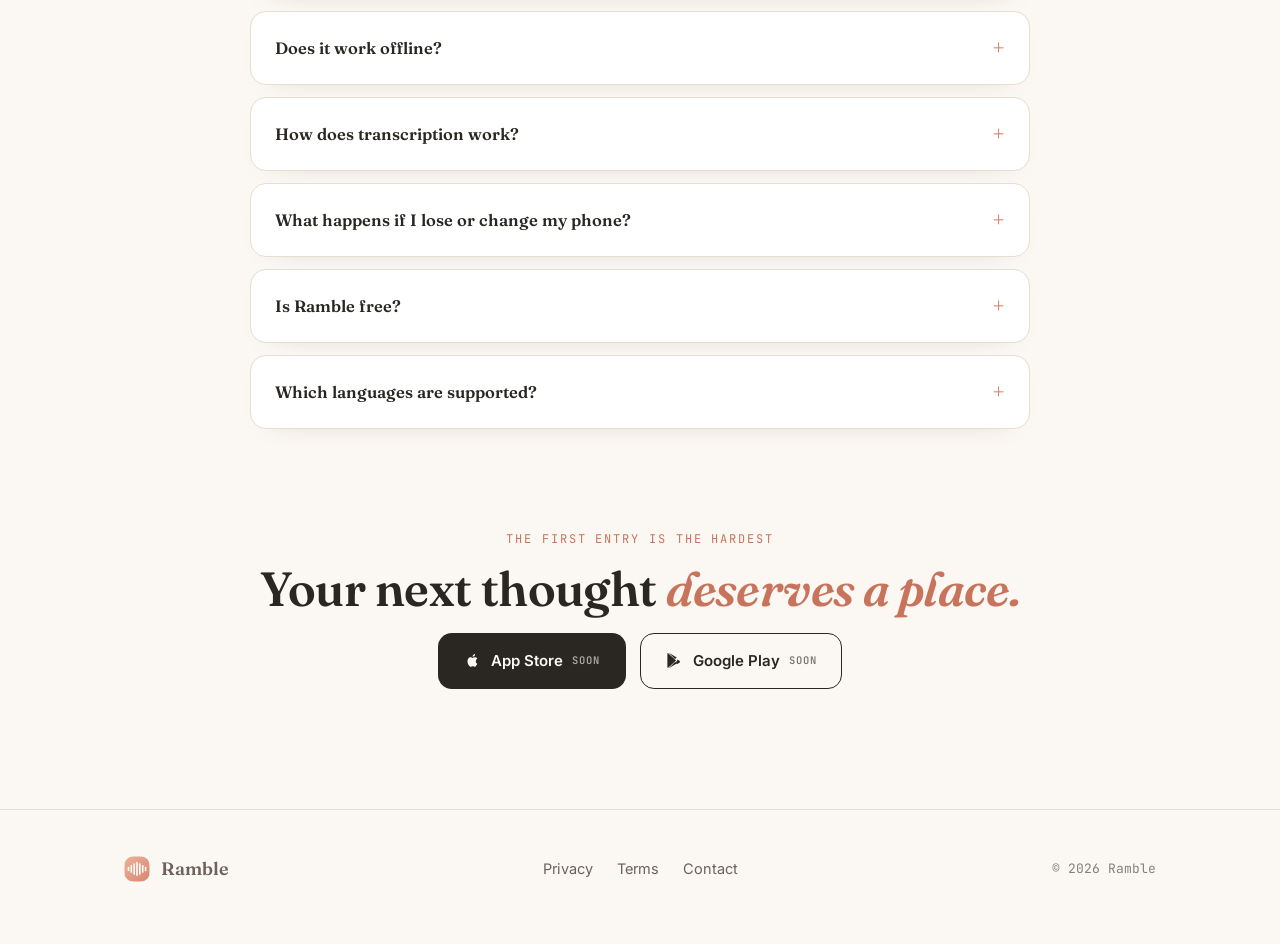
==== commit beba5d40: "Ramble site: dramatic redesign — "recording moment → reflection" - Dark atmospheric hero with living" ====
--- a/ramble/index.html
+++ b/ramble/index.html
@@ -8,94 +8,124 @@
 <meta property="og:title" content="Ramble — Your private voice journal">
 <meta property="og:description" content="Speak your mind. It stays yours — on-device, encrypted, private.">
 <meta property="og:type" content="website">
-<meta name="theme-color" content="#D6886F">
+<meta name="theme-color" content="#17120E">
 <link rel="icon" href="/assets/favicon.svg" type="image/svg+xml">
 <link rel="apple-touch-icon" href="/assets/favicon.svg">
 <link rel="preconnect" href="https://fonts.googleapis.com">
 <link rel="preconnect" href="https://fonts.gstatic.com" crossorigin>
-<link href="https://fonts.googleapis.com/css2?family=Fraunces:opsz,wght@9..144,500;9..144,600;9..144,700&family=Inter:wght@400;500;600&display=swap" rel="stylesheet">
+<link href="https://fonts.googleapis.com/css2?family=Fraunces:ital,opsz,wght@0,9..144,500;0,9..144,600;0,9..144,700;1,9..144,500;1,9..144,600&family=Inter:wght@400;500;600&family=JetBrains+Mono:wght@400;500&display=swap" rel="stylesheet">
 <link rel="stylesheet" href="/assets/style.css">
 </head>
-<body>
+<body class="home">
+
+<nav class="nav">
+  <a class="brand" href="/ramble/"><img class="logo" src="/assets/favicon.svg" alt=""> Ramble</a>
+  <div class="nav-links">
+    <a href="#how">How it works</a>
+    <a href="#features">Features</a>
+    <a href="#privacy">Privacy</a>
+    <a href="#faq">FAQ</a>
+    <a class="nav-cta" href="#get">Get the app</a>
+  </div>
+</nav>
+
+<!-- ============================ HERO: the recording moment ================ -->
+<div class="hero-shell">
+  <div class="wrap">
+    <header class="hero">
+      <div class="hero-copy">
+        <span class="rec-chip"><span class="rec-dot"></span> REC <span class="rec-time" id="rec-time">00:14</span></span>
+        <h1>Speak your mind.<br><em>It stays yours.</em></h1>
+        <p class="lead">Ramble turns a quiet moment into a journal entry — just press record and talk. Every word is transcribed and encrypted on your device. No accounts, no servers, no tracking.</p>
+
+        <!-- signature: the living waveform, built from real mood colors -->
+        <div class="wave" id="wave" role="img" aria-label="A voice waveform in Ramble's mood colors"></div>
+
+        <div class="cta" id="get">
+          <a class="btn primary" href="#"><svg class="bi"><use href="#i-apple"/></svg> App Store <span class="soon">soon</span></a>
+          <a class="btn ghost" href="#"><svg class="bi"><use href="#i-play"/></svg> Google Play <span class="soon">soon</span></a>
+        </div>
+
+        <div class="trust">
+          <span><svg class="i"><use href="#i-lock"/></svg> Encrypted on device</span>
+          <span><svg class="i"><use href="#i-off"/></svg> Works offline</span>
+          <span><svg class="i"><use href="#i-globe"/></svg> 30 languages</span>
+        </div>
+      </div>
+
+      <div class="hero-device">
+        <div class="device">
+          <img src="/assets/screen-mood.png" alt="Ramble — tagging how a moment felt" loading="eager" width="300" height="650">
+        </div>
+      </div>
+    </header>
+  </div>
+  <div class="hero-fade"></div>
+</div>
 
 <div class="wrap">
 
-  <nav class="nav">
-    <a class="brand" href="/ramble/"><img class="logo" src="/assets/favicon.svg" alt=""> Ramble</a>
-    <div class="nav-links">
-      <a href="#how">How it works</a>
-      <a href="#features">Features</a>
-      <a href="#privacy">Privacy</a>
-      <a href="#faq">FAQ</a>
-    </div>
-  </nav>
-
-  <header class="hero">
-    <div class="hero-copy">
-      <span class="eyebrow">Private voice journaling</span>
-      <h1>Speak your mind.<br><span class="grad">It stays yours.</span></h1>
-      <p class="lead">Ramble turns a quiet moment into a journal entry — just press record and talk. Every word is transcribed and encrypted on your device. No accounts, no servers, no tracking.</p>
-      <div class="cta">
-        <a class="btn primary" href="#">App Store <span class="soon">soon</span></a>
-        <a class="btn" href="#">Google Play <span class="soon">soon</span></a>
-      </div>
-      <div class="trust">
-        <span><svg class="i"><use href="#i-lock"/></svg> Encrypted on device</span>
-        <span><svg class="i"><use href="#i-off"/></svg> Works offline</span>
-        <span><svg class="i"><use href="#i-globe"/></svg> 30 languages</span>
-      </div>
-    </div>
-    <div class="hero-device">
-      <div class="device">
-        <img src="/assets/screen-mood.png" alt="Ramble — tagging how a moment felt" loading="eager">
-      </div>
-    </div>
-  </header>
-
+  <!-- ============================ HOW: a real sequence ==================== -->
   <section id="how">
-    <div class="section-head">
-      <h2>Journaling without the friction</h2>
+    <div class="section-head reveal">
+      <span class="eyebrow">How it works</span>
+      <h2>Journaling without the <em>friction</em></h2>
       <p>Writing is work. Talking isn’t. Ramble is built for the thoughts you’d never sit down to type.</p>
     </div>
     <div class="steps">
-      <div class="step"><h3>Record</h3><p>Press once and speak. Live, on-device transcription captures every word — no typing, no waiting.</p></div>
-      <div class="step"><h3>Reflect</h3><p>Tag a mood, a category, the song in your head. Ramble adapts its tone to your moment.</p></div>
-      <div class="step"><h3>Remember</h3><p>Browse your archive, search transcripts, and watch your patterns surface in gentle insights.</p></div>
+      <div class="step reveal"><span class="num">STEP 01</span><h3>Record</h3><p>Press once and speak. Live, on-device transcription captures every word — no typing, no waiting.</p></div>
+      <div class="step reveal"><span class="num">STEP 02</span><h3>Reflect</h3><p>Tag a mood, a category, the song in your head. Ramble adapts its tone to your moment.</p></div>
+      <div class="step reveal"><span class="num">STEP 03</span><h3>Remember</h3><p>Browse your archive, search transcripts, and watch your patterns surface in gentle insights.</p></div>
     </div>
   </section>
 
+  <!-- ============================ FEATURES =============================== -->
   <section id="features">
-    <div class="section-head">
-      <h2>Quietly powerful</h2>
+    <div class="section-head reveal">
+      <span class="eyebrow">Features</span>
+      <h2>Quietly <em>powerful</em></h2>
       <p>Everything you need to keep a real, lasting record of your inner life.</p>
     </div>
     <div class="grid">
-      <div class="card"><span class="fic c-peach"><svg class="i"><use href="#i-wave"/></svg></span><h3>Voice-first</h3><p>Unlimited recordings with accurate on-device transcription. Your voice, in your own words.</p></div>
-      <div class="card"><span class="fic c-lav"><svg class="i"><use href="#i-moon"/></svg></span><h3>Adaptive tone</h3><p>Ramble reads the moment — time of day and feeling — and responds with warmth, energy, or calm.</p></div>
-      <div class="card"><span class="fic c-sage"><svg class="i"><use href="#i-lock"/></svg></span><h3>Encrypted on device</h3><p>Entries and audio are sealed with AES-256. The key lives in your device’s secure keystore, not on a server.</p></div>
-      <div class="card"><span class="fic c-honey"><svg class="i"><use href="#i-chart"/></svg></span><h3>Gentle insights</h3><p>Streaks, moods over time, the words you reach for most — your months and years, reflected back.</p></div>
-      <div class="card"><span class="fic c-rose"><svg class="i"><use href="#i-music"/></svg></span><h3>Song of the moment</h3><p>Attach the track that captures a memory, so a feeling always keeps its soundtrack.</p></div>
-      <div class="card"><span class="fic c-blue"><svg class="i"><use href="#i-box"/></svg></span><h3>You own your data</h3><p>Export an encrypted backup with a password only you know — and move it between your iPhone and Android, free.</p></div>
+      <div class="card reveal"><span class="fic c-peach"><svg class="i"><use href="#i-wave"/></svg></span><h3>Voice-first</h3><p>Unlimited recordings with accurate on-device transcription. Your voice, in your own words.</p></div>
+      <div class="card reveal"><span class="fic c-lav"><svg class="i"><use href="#i-moon"/></svg></span><h3>Adaptive tone</h3><p>Ramble reads the moment — time of day and feeling — and responds with warmth, energy, or calm.</p></div>
+      <div class="card reveal"><span class="fic c-sage"><svg class="i"><use href="#i-lock"/></svg></span><h3>Encrypted on device</h3><p>Entries and audio are sealed with AES-256. The key lives in your device’s secure keystore, not on a server.</p></div>
+      <div class="card reveal"><span class="fic c-honey"><svg class="i"><use href="#i-chart"/></svg></span><h3>Gentle insights</h3><p>Streaks, moods over time, the words you reach for most — your months and years, reflected back.</p></div>
+      <div class="card reveal"><span class="fic c-rose"><svg class="i"><use href="#i-music"/></svg></span><h3>Song of the moment</h3><p>Attach the track that captures a memory, so a feeling always keeps its soundtrack.</p></div>
+      <div class="card reveal"><span class="fic c-blue"><svg class="i"><use href="#i-box"/></svg></span><h3>You own your data</h3><p>Export an encrypted backup with a password only you know — and move it between your iPhone and Android, free.</p></div>
     </div>
   </section>
 
+  <!-- ============================ PRIVACY ================================ -->
   <section id="privacy">
-    <div class="band">
+    <div class="band reveal">
+      <span class="eyebrow">Privacy</span>
       <h2>Private by design — not as a setting</h2>
       <p>Ramble has no servers and no account. Your journal never leaves your device unless you explicitly choose to back it up or turn on an optional feature — and we tell you exactly what happens before you do. No ads. No analytics. No tracking. Ever.</p>
       <p class="band-link"><a href="/ramble/privacy/">Read the full Privacy Policy →</a></p>
     </div>
   </section>
 
+  <!-- ============================ FAQ =================================== -->
   <section id="faq">
-    <div class="section-head"><h2>Questions, answered</h2></div>
-    <div class="faq">
+    <div class="section-head reveal"><span class="eyebrow">FAQ</span><h2>Questions, <em>answered</em></h2></div>
+    <div class="faq reveal">
       <details><summary>Is my journal really private?</summary><p>Yes. Ramble stores everything on your device, encrypted with AES-256. There’s no account and no server that receives your entries, so there is nothing for us to read, sell, or lose.</p></details>
       <details><summary>Does it work offline?</summary><p>The core experience — recording, transcription, moods, archive, insights — works fully offline. The only feature that reaches the internet is the optional “song of the moment” search, and only when you use it.</p></details>
       <details><summary>How does transcription work?</summary><p>Transcription runs on your device using your operating system’s built-in speech recognition. Accuracy depends on your language, accent, and device, and improves over time with the platform.</p></details>
       <details><summary>What happens if I lose or change my phone?</summary><p>Create an encrypted, password-protected backup from Settings and keep it somewhere safe (your Files, iCloud Drive, or Google Drive). You can restore it on any device — and because the format is shared, a backup from iPhone opens on Android and vice-versa.</p></details>
       <details><summary>Is Ramble free?</summary><p>The core app is free. An optional “Ramble Plus” unlocks extra themes, deeper personalization, and more — but backing up and exporting your own data is always free.</p></details>
       <details><summary>Which languages are supported?</summary><p>The interface is localized into 30 languages, including English and Turkish.</p></details>
+    </div>
+  </section>
+
+  <!-- ============================ CLOSER ================================ -->
+  <section class="closer reveal">
+    <span class="eyebrow">The first entry is the hardest</span>
+    <h2>Your next thought <em>deserves a place.</em></h2>
+    <div class="cta">
+      <a class="btn primary" href="#"><svg class="bi"><use href="#i-apple"/></svg> App Store <span class="soon">soon</span></a>
+      <a class="btn ghost" href="#"><svg class="bi"><use href="#i-play"/></svg> Google Play <span class="soon">soon</span></a>
     </div>
   </section>
 
@@ -123,7 +153,10 @@
   <symbol id="i-box" viewBox="0 0 24 24" fill="none" stroke="currentColor" stroke-width="2" stroke-linecap="round" stroke-linejoin="round"><path d="M21 8 12 3 3 8l9 5 9-5z"/><path d="M3 8v8l9 5 9-5V8"/><path d="M12 13v8"/></symbol>
   <symbol id="i-off" viewBox="0 0 24 24" fill="none" stroke="currentColor" stroke-width="2" stroke-linecap="round" stroke-linejoin="round"><path d="M12 4v8"/><path d="M6.3 7.3a8 8 0 1 0 11.4 0"/></symbol>
   <symbol id="i-globe" viewBox="0 0 24 24" fill="none" stroke="currentColor" stroke-width="2" stroke-linecap="round" stroke-linejoin="round"><circle cx="12" cy="12" r="9"/><path d="M3 12h18M12 3c2.5 2.5 2.5 15 0 18M12 3c-2.5 2.5-2.5 15 0 18"/></symbol>
+  <symbol id="i-apple" viewBox="0 0 24 24" fill="currentColor"><path d="M16.4 12.6c0-2 1.6-2.9 1.7-3-0.9-1.4-2.4-1.5-2.9-1.6-1.2-0.1-2.4 0.7-3 0.7-0.6 0-1.6-0.7-2.6-0.7-1.3 0-2.6 0.8-3.3 2-1.4 2.4-0.4 6 1 8 0.7 1 1.4 2 2.4 2 1 0 1.3-0.6 2.5-0.6 1.2 0 1.5 0.6 2.5 0.6 1 0 1.7-1 2.3-2 0.7-1 1-2 1-2-0.1 0-1.9-0.7-1.9-2.8zM14.5 6.3c0.5-0.7 0.9-1.6 0.8-2.6-0.8 0-1.8 0.5-2.4 1.2-0.5 0.6-0.9 1.5-0.8 2.5 0.9 0 1.8-0.5 2.4-1.1z"/></symbol>
+  <symbol id="i-play" viewBox="0 0 24 24" fill="currentColor"><path d="M3.6 2.6 14 12 3.6 21.4c-0.4-0.2-0.6-0.6-0.6-1.1V3.7c0-0.5 0.2-0.9 0.6-1.1zM15.4 10.6l2.9 1.7c0.8 0.5 0.8 1.9 0 2.4l-2.9 1.7L13 14.7l2.4-2.4zM4.7 2.2l10.1 5.9-2.1 2.1-8-8zM12.7 13.8l2.1 2.1-10.1 5.9 8-8z"/></symbol>
 </svg>
 
+<script src="/assets/app.js" defer></script>
 </body>
 </html>
--- a/assets/style.css
+++ b/assets/style.css
@@ -1,106 +1,236 @@
-/* Ramble — site styles. Warm, calm, editorial. Palette matches the app icon (coral) + mood colors. */
+/* ============================================================================
+   Ramble — site styles
+   Concept: "the recording moment → the reflection".
+   A dark, atmospheric recording hero resolves into a warm, paper-light body.
+   Signature: a living waveform built from the app's real mood colors.
+   ========================================================================== */
+
 :root{
-  --paper:#FBF7F2; --paper-2:#F4ECE3; --ink:#2A2622; --muted:#6B635B; --line:#E7DDD1;
-  --peach:#F3C3A8; --lav:#C5B9E0; --sage:#AFD3B8; --honey:#F4D58D; --rose:#EEAFC0; --blue:#A6C0D9;
+  /* paper / daylight */
+  --paper:#FBF7F2; --paper-2:#F1E8DD; --ink:#2A2622; --muted:#6B635B; --line:#E7DDD1;
+  /* night / recording */
+  --espresso-1:#17120E; --espresso-2:#241A13; --espresso-3:#2E2118;
+  --cream:#F6EEE3; --cream-mute:#C9BBA9;
+  /* mood spectrum — the app's real mood-tag colors */
+  --peach:#F3C3A8; --honey:#F4D58D; --sage:#AFD3B8; --blue:#A6C0D9; --lav:#C5B9E0; --rose:#EEAFC0;
+  /* brand coral */
   --coral:#D6886F; --coral-soft:#EDB199; --accent:#C8745C;
-  --radius:22px; --shadow:0 18px 50px -28px rgba(58,44,32,.45); --maxw:1040px;
-}
+  --radius:22px; --shadow:0 18px 50px -28px rgba(58,44,32,.45); --maxw:1080px;
+  --mono:"JetBrains Mono",ui-monospace,SFMono-Regular,Menlo,monospace;
+}
+
 *{box-sizing:border-box}
 html{scroll-behavior:smooth}
 body{margin:0;background:var(--paper);color:var(--ink);
-  font-family:Inter,-apple-system,BlinkMacSystemFont,"Segoe UI",Roboto,sans-serif;font-size:17px;line-height:1.7;-webkit-font-smoothing:antialiased}
-.wrap{max-width:var(--maxw);margin:0 auto;padding:0 24px}
+  font-family:Inter,-apple-system,BlinkMacSystemFont,"Segoe UI",Roboto,sans-serif;font-size:17px;line-height:1.7;-webkit-font-smoothing:antialiased;overflow-x:hidden}
+.wrap{max-width:var(--maxw);margin:0 auto;padding:0 24px;position:relative}
 .narrow{max-width:760px}
-h1,h2,h3{font-family:Fraunces,"Times New Roman",Georgia,serif;font-weight:600;line-height:1.1;letter-spacing:-.01em}
+h1,h2,h3{font-family:Fraunces,"Times New Roman",Georgia,serif;font-weight:600;line-height:1.08;letter-spacing:-.012em}
+em{font-style:italic}
 a{color:var(--accent);text-decoration:none}
 a:hover{text-decoration:underline}
-
-/* logo + nav */
-.logo{width:30px;height:30px;border-radius:9px;box-shadow:var(--shadow);display:block;flex:0 0 auto}
-.nav{display:flex;align-items:center;justify-content:space-between;padding:24px 0}
+::selection{background:var(--coral);color:#fff}
+
+/* ---- logo + nav ---------------------------------------------------------- */
+.logo{width:32px;height:32px;border-radius:10px;box-shadow:var(--shadow);display:block;flex:0 0 auto}
+.nav{position:sticky;top:0;z-index:50;display:flex;align-items:center;justify-content:space-between;
+  padding:16px 24px;max-width:var(--maxw);margin:0 auto;transition:padding .25s ease}
 .brand{display:flex;align-items:center;gap:11px;font-family:Fraunces,serif;font-size:22px;font-weight:600;color:var(--ink)}
 .brand:hover{text-decoration:none}
 .brand.small{font-size:18px}.brand.small .logo{width:26px;height:26px}
-.nav-links{display:flex;gap:24px;font-size:15px}
-.nav-links a{color:var(--muted)}
-
-/* hero (two column) */
-.hero{display:grid;grid-template-columns:1.05fr .95fr;gap:48px;align-items:center;padding:48px 0 24px}
-.eyebrow{display:inline-block;font-size:13px;letter-spacing:.14em;text-transform:uppercase;color:var(--accent);
-  background:var(--paper-2);border:1px solid var(--line);padding:7px 14px;border-radius:999px;margin-bottom:22px}
-.hero h1{font-size:clamp(38px,5.4vw,66px);margin:0 0 18px}
-.hero h1 .grad{background:linear-gradient(120deg,var(--accent),var(--coral) 50%,#B7896F);-webkit-background-clip:text;background-clip:text;color:transparent}
-.hero p.lead{font-size:clamp(17px,1.5vw,20px);color:var(--muted);max-width:520px;margin:0 0 28px}
-.cta{display:flex;gap:13px;flex-wrap:wrap}
-.btn{display:inline-flex;align-items:center;gap:8px;padding:13px 22px;border-radius:14px;font-weight:600;font-size:15px;
-  border:1px solid var(--ink);color:var(--ink);background:transparent;transition:.18s}
-.btn.primary{background:var(--ink);color:var(--paper)}
-.btn:hover{transform:translateY(-2px);text-decoration:none;box-shadow:var(--shadow)}
-.btn .soon{font-size:11px;opacity:.6;font-weight:500;text-transform:uppercase;letter-spacing:.08em}
-.trust{display:flex;flex-wrap:wrap;gap:18px;margin-top:26px;color:var(--muted);font-size:14px}
-.trust span{display:inline-flex;align-items:center;gap:7px}
-.trust .i{width:17px;height:17px;color:var(--coral)}
-
-/* device frame with real screenshot */
-.hero-device{display:flex;justify-content:center}
-.device{width:286px;max-width:78vw;border-radius:42px;padding:11px;background:linear-gradient(160deg,#2c2a28,#15140f);
-  box-shadow:0 40px 80px -40px rgba(40,30,20,.6),0 0 0 1px rgba(0,0,0,.25);position:relative}
-.device::before{content:"";position:absolute;top:20px;left:50%;transform:translateX(-50%);width:84px;height:22px;background:#000;border-radius:999px;z-index:2;opacity:.85}
-.device img{width:100%;display:block;border-radius:32px}
-
-/* sections */
-section{padding:62px 0}
-.section-head{text-align:center;max-width:640px;margin:0 auto 42px}
-.section-head h2{font-size:clamp(28px,4vw,40px);margin:0 0 12px}
-.section-head p{color:var(--muted);margin:0}
+.nav-links{display:flex;gap:26px;font-size:15px;align-items:center}
+.nav-links a{color:var(--muted);transition:color .18s}
+.nav-links a:hover{color:var(--ink);text-decoration:none}
+.nav-cta{padding:9px 16px;border-radius:11px;background:var(--ink);color:var(--paper)!important;font-weight:600;font-size:14px}
+.nav-cta:hover{background:var(--accent)}
+
+/* homepage: nav floats over the dark hero, then solidifies on scroll */
+body.home .nav{position:fixed;left:0;right:0;top:0;max-width:none;padding:14px max(24px,calc((100vw - var(--maxw))/2 + 24px))}
+body.home .nav .brand{color:var(--cream)}
+body.home .nav .nav-links a{color:rgba(246,238,227,.72)}
+body.home .nav .nav-links a:hover{color:#fff}
+body.home .nav .nav-cta{background:var(--cream);color:var(--espresso-1)!important}
+body.home .nav.scrolled{background:rgba(251,247,242,.82);backdrop-filter:saturate(160%) blur(14px);
+  border-bottom:1px solid var(--line);box-shadow:0 8px 30px -24px rgba(58,44,32,.6)}
+body.home .nav.scrolled .brand{color:var(--ink)}
+body.home .nav.scrolled .nav-links a{color:var(--muted)}
+body.home .nav.scrolled .nav-links a:hover{color:var(--ink)}
+body.home .nav.scrolled .nav-cta{background:var(--ink);color:var(--paper)!important}
+
+/* ============================================================================
+   HERO — the recording moment (dark, atmospheric)
+   ========================================================================== */
+.hero-shell{position:relative;background:radial-gradient(120% 130% at 78% 8%,var(--espresso-3),var(--espresso-1) 62%);
+  color:var(--cream);overflow:hidden;padding:128px 0 200px;margin-bottom:-120px}
+/* ambient mood orbs */
+.hero-shell::before,.hero-shell::after{content:"";position:absolute;border-radius:50%;filter:blur(70px);opacity:.5;pointer-events:none}
+.hero-shell::before{width:420px;height:420px;left:-120px;top:60px;
+  background:radial-gradient(circle,var(--lav),transparent 70%)}
+.hero-shell::after{width:480px;height:480px;right:-140px;bottom:0;
+  background:radial-gradient(circle,var(--coral),transparent 68%)}
+.hero{position:relative;z-index:2;display:grid;grid-template-columns:1.08fr .92fr;gap:54px;align-items:center}
+.hero-copy{max-width:560px}
+
+.rec-chip{display:inline-flex;align-items:center;gap:10px;font-family:var(--mono);font-size:12.5px;letter-spacing:.12em;
+  text-transform:uppercase;color:var(--cream);background:rgba(255,255,255,.07);border:1px solid rgba(255,255,255,.14);
+  padding:8px 14px;border-radius:999px;margin-bottom:26px;backdrop-filter:blur(6px)}
+.rec-dot{width:9px;height:9px;border-radius:50%;background:#ff5a4d;box-shadow:0 0 0 0 rgba(255,90,77,.65);animation:rec 1.6s ease-out infinite}
+.rec-time{color:var(--coral-soft);font-variant-numeric:tabular-nums}
+@keyframes rec{0%{box-shadow:0 0 0 0 rgba(255,90,77,.6)}70%{box-shadow:0 0 0 9px rgba(255,90,77,0)}100%{box-shadow:0 0 0 0 rgba(255,90,77,0)}}
+
+.hero h1{font-size:clamp(42px,5.8vw,74px);margin:0 0 20px;color:#fff;letter-spacing:-.02em}
+.hero h1 em{font-style:italic;background:linear-gradient(110deg,var(--coral-soft),var(--peach) 45%,var(--rose));
+  -webkit-background-clip:text;background-clip:text;color:transparent}
+.hero p.lead{font-size:clamp(17px,1.45vw,20px);color:rgba(246,238,227,.78);max-width:500px;margin:0 0 30px}
+
+/* the living waveform — signature element */
+.wave{display:flex;align-items:center;gap:4px;height:84px;margin:0 0 34px;padding:0 2px}
+.wave .bar{flex:1;min-width:3px;border-radius:99px;height:18%;
+  transform-origin:center;animation:wave var(--d,1.4s) ease-in-out infinite alternate;animation-delay:var(--delay,0s);
+  opacity:.92}
+@keyframes wave{from{height:14%}to{height:var(--h,80%)}}
+
+.cta{display:flex;gap:14px;flex-wrap:wrap}
+.btn{display:inline-flex;align-items:center;gap:9px;padding:14px 24px;border-radius:14px;font-weight:600;font-size:15px;
+  border:1px solid transparent;transition:transform .18s,box-shadow .18s,background .18s}
+.btn .bi{width:19px;height:19px}
+.btn.primary{background:var(--cream);color:var(--espresso-1)}
+.btn.ghost{background:transparent;color:var(--cream);border-color:rgba(255,255,255,.28)}
+.btn:hover{transform:translateY(-2px);text-decoration:none}
+.btn.primary:hover{box-shadow:0 16px 40px -18px rgba(246,238,227,.6)}
+.btn.ghost:hover{background:rgba(255,255,255,.08)}
+.btn .soon{font-size:10.5px;opacity:.62;font-weight:600;text-transform:uppercase;letter-spacing:.1em;font-family:var(--mono)}
+
+.trust{display:flex;flex-wrap:wrap;gap:20px;margin-top:30px;color:rgba(246,238,227,.66);font-size:13.5px;font-family:var(--mono);letter-spacing:.01em}
+.trust span{display:inline-flex;align-items:center;gap:8px}
+.trust .i{width:16px;height:16px;color:var(--coral-soft)}
+
+/* device */
+.hero-device{display:flex;justify-content:center;position:relative}
+.hero-device::before{content:"";position:absolute;width:120%;height:120%;left:-10%;top:-6%;
+  background:radial-gradient(circle at 50% 40%,rgba(214,136,111,.5),transparent 60%);filter:blur(20px);z-index:-1}
+.device{width:300px;max-width:80vw;border-radius:46px;padding:11px;background:linear-gradient(160deg,#3a352f,#100d0a);
+  box-shadow:0 60px 120px -50px rgba(0,0,0,.85),0 0 0 1px rgba(255,255,255,.06),inset 0 0 0 2px rgba(0,0,0,.4);
+  position:relative;animation:float 7s ease-in-out infinite}
+.device::before{content:"";position:absolute;top:22px;left:50%;transform:translateX(-50%);width:86px;height:24px;background:#000;border-radius:999px;z-index:2;opacity:.9}
+.device img{width:100%;display:block;border-radius:35px}
+@keyframes float{0%,100%{transform:translateY(0)}50%{transform:translateY(-14px)}}
+
+/* curved hand-off from night into paper */
+.hero-fade{position:absolute;left:0;right:0;bottom:0;height:160px;z-index:3;
+  background:linear-gradient(to bottom,transparent,var(--paper));pointer-events:none}
+
+/* ============================================================================
+   SECTIONS (paper / daylight)
+   ========================================================================== */
+section{padding:74px 0;position:relative;z-index:4}
+.section-head{text-align:center;max-width:660px;margin:0 auto 48px}
+.eyebrow{display:inline-block;font-family:var(--mono);font-size:12px;letter-spacing:.16em;text-transform:uppercase;
+  color:var(--accent);margin-bottom:14px}
+.section-head h2{font-size:clamp(30px,4.2vw,44px);margin:0 0 14px}
+.section-head h2 em{color:var(--accent)}
+.section-head p{color:var(--muted);margin:0;font-size:17.5px}
+
+/* steps — a real sequence, so numbering carries meaning */
+.steps{display:grid;grid-template-columns:repeat(auto-fit,minmax(250px,1fr));gap:20px;position:relative}
+.step{position:relative;padding:32px 28px;border-radius:var(--radius);background:#fff;border:1px solid var(--line);
+  box-shadow:0 14px 40px -32px rgba(58,44,32,.5);overflow:hidden}
+.step .num{font-family:var(--mono);font-size:13px;letter-spacing:.1em;color:var(--coral);display:block;margin-bottom:18px}
+.step h3{font-size:21px;margin:0 0 8px}
+.step p{margin:0;color:var(--muted);font-size:15.5px}
+.step::after{content:"";position:absolute;left:0;top:0;width:3px;height:100%;background:linear-gradient(var(--coral),var(--coral-soft));
+  transform:scaleY(0);transform-origin:top;transition:transform .4s ease}
+.step:hover::after{transform:scaleY(1)}
 
 /* feature grid */
-.grid{display:grid;grid-template-columns:repeat(auto-fit,minmax(258px,1fr));gap:18px}
-.card{background:#fff;border:1px solid var(--line);border-radius:var(--radius);padding:26px;box-shadow:0 10px 30px -26px rgba(58,44,32,.5)}
-.fic{width:46px;height:46px;border-radius:13px;display:flex;align-items:center;justify-content:center;margin-bottom:15px;color:#5a4a3f}
-.fic .i{width:23px;height:23px}
-.card h3{font-size:20px;margin:0 0 8px}
+.grid{display:grid;grid-template-columns:repeat(auto-fit,minmax(280px,1fr));gap:20px}
+.card{background:#fff;border:1px solid var(--line);border-radius:var(--radius);padding:30px;
+  box-shadow:0 12px 36px -30px rgba(58,44,32,.5);transition:transform .22s ease,box-shadow .22s ease}
+.card:hover{transform:translateY(-5px);box-shadow:0 28px 60px -34px rgba(58,44,32,.55)}
+.fic{width:50px;height:50px;border-radius:15px;display:flex;align-items:center;justify-content:center;margin-bottom:18px;color:#5a4a3f}
+.fic .i{width:25px;height:25px}
+.card h3{font-size:21px;margin:0 0 9px}
 .card p{margin:0;color:var(--muted);font-size:15.5px}
-.c-peach{background:rgba(243,195,168,.42)}.c-lav{background:rgba(197,185,224,.42)}.c-sage{background:rgba(175,211,184,.46)}
-.c-honey{background:rgba(244,213,141,.5)}.c-rose{background:rgba(238,175,192,.42)}.c-blue{background:rgba(166,192,217,.42)}
-
-/* steps */
-.steps{display:grid;grid-template-columns:repeat(auto-fit,minmax(240px,1fr));gap:18px;counter-reset:s}
-.step{position:relative;padding:28px;border-radius:var(--radius);background:var(--paper-2);border:1px solid var(--line)}
-.step::before{counter-increment:s;content:counter(s);font-family:Fraunces,serif;font-size:32px;color:var(--coral);display:block;margin-bottom:8px}
-.step h3{font-size:19px;margin:0 0 6px}.step p{margin:0;color:var(--muted);font-size:15px}
+.c-peach{background:rgba(243,195,168,.45)}.c-lav{background:rgba(197,185,224,.45)}.c-sage{background:rgba(175,211,184,.5)}
+.c-honey{background:rgba(244,213,141,.55)}.c-rose{background:rgba(238,175,192,.45)}.c-blue{background:rgba(166,192,217,.45)}
 
 /* privacy band */
-.band{background:linear-gradient(135deg,rgba(237,177,153,.4),rgba(197,185,224,.32) 55%,rgba(175,211,184,.34));
-  border:1px solid var(--line);border-radius:30px;padding:50px 32px;text-align:center}
-.band h2{font-size:clamp(26px,3.6vw,38px);margin:0 0 14px}
-.band p{max-width:640px;margin:0 auto;color:#574e45}
-.band-link{margin-top:18px!important}
+.band{position:relative;overflow:hidden;background:linear-gradient(135deg,var(--espresso-2),var(--espresso-1));
+  color:var(--cream);border-radius:32px;padding:64px 40px;text-align:center}
+.band::before,.band::after{content:"";position:absolute;border-radius:50%;filter:blur(70px);opacity:.4}
+.band::before{width:340px;height:340px;left:-90px;top:-90px;background:radial-gradient(circle,var(--sage),transparent 70%)}
+.band::after{width:380px;height:380px;right:-110px;bottom:-120px;background:radial-gradient(circle,var(--coral),transparent 70%)}
+.band .eyebrow{color:var(--coral-soft);position:relative}
+.band h2{font-size:clamp(28px,3.8vw,42px);margin:0 0 16px;color:#fff;position:relative}
+.band p{max-width:660px;margin:0 auto;color:rgba(246,238,227,.82);position:relative}
+.band-link{margin-top:22px!important}
+.band-link a{color:var(--coral-soft);font-weight:600}
+.band-link a:hover{color:#fff}
 
 /* faq */
-.faq{max-width:760px;margin:0 auto;display:flex;flex-direction:column;gap:12px}
-.faq details{background:#fff;border:1px solid var(--line);border-radius:16px;padding:4px 22px;box-shadow:0 8px 24px -24px rgba(58,44,32,.5)}
-.faq summary{cursor:pointer;list-style:none;padding:16px 0;font-weight:600;font-size:16.5px;display:flex;justify-content:space-between;align-items:center}
+.faq{max-width:780px;margin:0 auto;display:flex;flex-direction:column;gap:12px}
+.faq details{background:#fff;border:1px solid var(--line);border-radius:16px;padding:4px 24px;
+  box-shadow:0 10px 30px -28px rgba(58,44,32,.5);transition:box-shadow .2s}
+.faq details[open]{box-shadow:0 18px 44px -30px rgba(58,44,32,.5)}
+.faq summary{cursor:pointer;list-style:none;padding:18px 0;font-weight:600;font-size:16.5px;
+  display:flex;justify-content:space-between;align-items:center;gap:16px;font-family:Fraunces,serif}
 .faq summary::-webkit-details-marker{display:none}
-.faq summary::after{content:"+";font-size:22px;color:var(--coral);font-weight:400}
-.faq details[open] summary::after{content:"–"}
-.faq details p{margin:0 0 18px;color:var(--muted);font-size:15.5px}
-
-/* legal/article pages */
-.article{padding:46px 0 40px}
+.faq summary::after{content:"+";font-size:24px;color:var(--coral);font-weight:400;transition:transform .2s;line-height:1}
+.faq details[open] summary::after{content:"–";transform:rotate(0)}
+.faq details p{margin:0 0 20px;color:var(--muted);font-size:15.5px}
+
+/* closing CTA */
+.closer{text-align:center;padding:20px 0 90px}
+.closer h2{font-size:clamp(30px,4.4vw,48px);margin:0 0 18px}
+.closer h2 em{color:var(--accent)}
+.closer .cta{justify-content:center}
+.closer .btn.primary{background:var(--ink);color:var(--paper)}
+.closer .btn.ghost{background:transparent;color:var(--ink);border-color:var(--ink)}
+.closer .btn.ghost:hover{background:rgba(42,38,34,.06)}
+.closer .btn .soon{color:inherit}
+
+/* ============================================================================
+   LEGAL / ARTICLE pages (kept in daylight)
+   ========================================================================== */
+.article{padding:56px 0 40px}
 .article h1{font-size:clamp(32px,5vw,48px);margin:0 0 6px}
-.article .updated{color:var(--muted);font-size:14px;margin-bottom:32px}
+.article .updated{color:var(--muted);font-size:14px;margin-bottom:32px;font-family:var(--mono)}
 .article h2{font-size:24px;margin:36px 0 10px}
 .article p,.article li{color:#3c352e}.article ul{padding-left:22px}.article li{margin:6px 0}
-.article .note{background:var(--paper-2);border:1px solid var(--line);border-radius:16px;padding:16px 20px;color:var(--muted);font-size:15px}
+.article .note{background:var(--paper-2);border:1px solid var(--line);border-radius:16px;padding:18px 22px;color:var(--muted);font-size:15px}
 
 /* footer */
-footer{border-top:1px solid var(--line);margin-top:30px;padding:38px 0 56px;color:var(--muted);font-size:14.5px}
+footer{border-top:1px solid var(--line);margin-top:30px;padding:44px 0 60px;color:var(--muted);font-size:14.5px}
 .foot{display:flex;flex-wrap:wrap;gap:18px;justify-content:space-between;align-items:center}
-.foot .links{display:flex;gap:22px}.foot a{color:var(--muted)}
-.foot .copyright{opacity:.8}
+.foot .links{display:flex;gap:24px}.foot a{color:var(--muted)}.foot a:hover{color:var(--ink)}
+.foot .copyright{opacity:.8;font-family:var(--mono);font-size:13px}
 
 .i{display:inline-block;vertical-align:middle}
-@media(max-width:820px){.hero{grid-template-columns:1fr;text-align:center;gap:30px}
-  .hero p.lead{margin-left:auto;margin-right:auto}.cta,.trust{justify-content:center}.hero-device{order:-1}}
-@media(max-width:560px){.nav-links{display:none}}
+
+/* ---- scroll reveal ------------------------------------------------------- */
+.reveal{opacity:0;transform:translateY(26px);transition:opacity .7s cubic-bezier(.2,.7,.2,1),transform .7s cubic-bezier(.2,.7,.2,1)}
+.reveal.in{opacity:1;transform:none}
+
+/* ---- responsive ---------------------------------------------------------- */
+@media(max-width:860px){
+  .hero{grid-template-columns:1fr;text-align:center;gap:36px}
+  .hero-copy{max-width:none}
+  .hero p.lead{margin-left:auto;margin-right:auto}
+  .cta,.trust,.wave{justify-content:center}
+  .hero-device{order:-1}
+  .hero-shell{padding:112px 0 180px}
+}
+@media(max-width:560px){
+  .nav-links a:not(.nav-cta){display:none}
+  .hero-shell{padding:104px 0 150px}
+  section{padding:56px 0}
+  .band{padding:48px 24px}
+}
+
+/* ---- reduced motion ------------------------------------------------------ */
+@media(prefers-reduced-motion:reduce){
+  *{animation:none!important;scroll-behavior:auto}
+  .reveal{opacity:1;transform:none;transition:none}
+  .device{animation:none}
+  .wave .bar{height:var(--h,55%)!important}
+}
